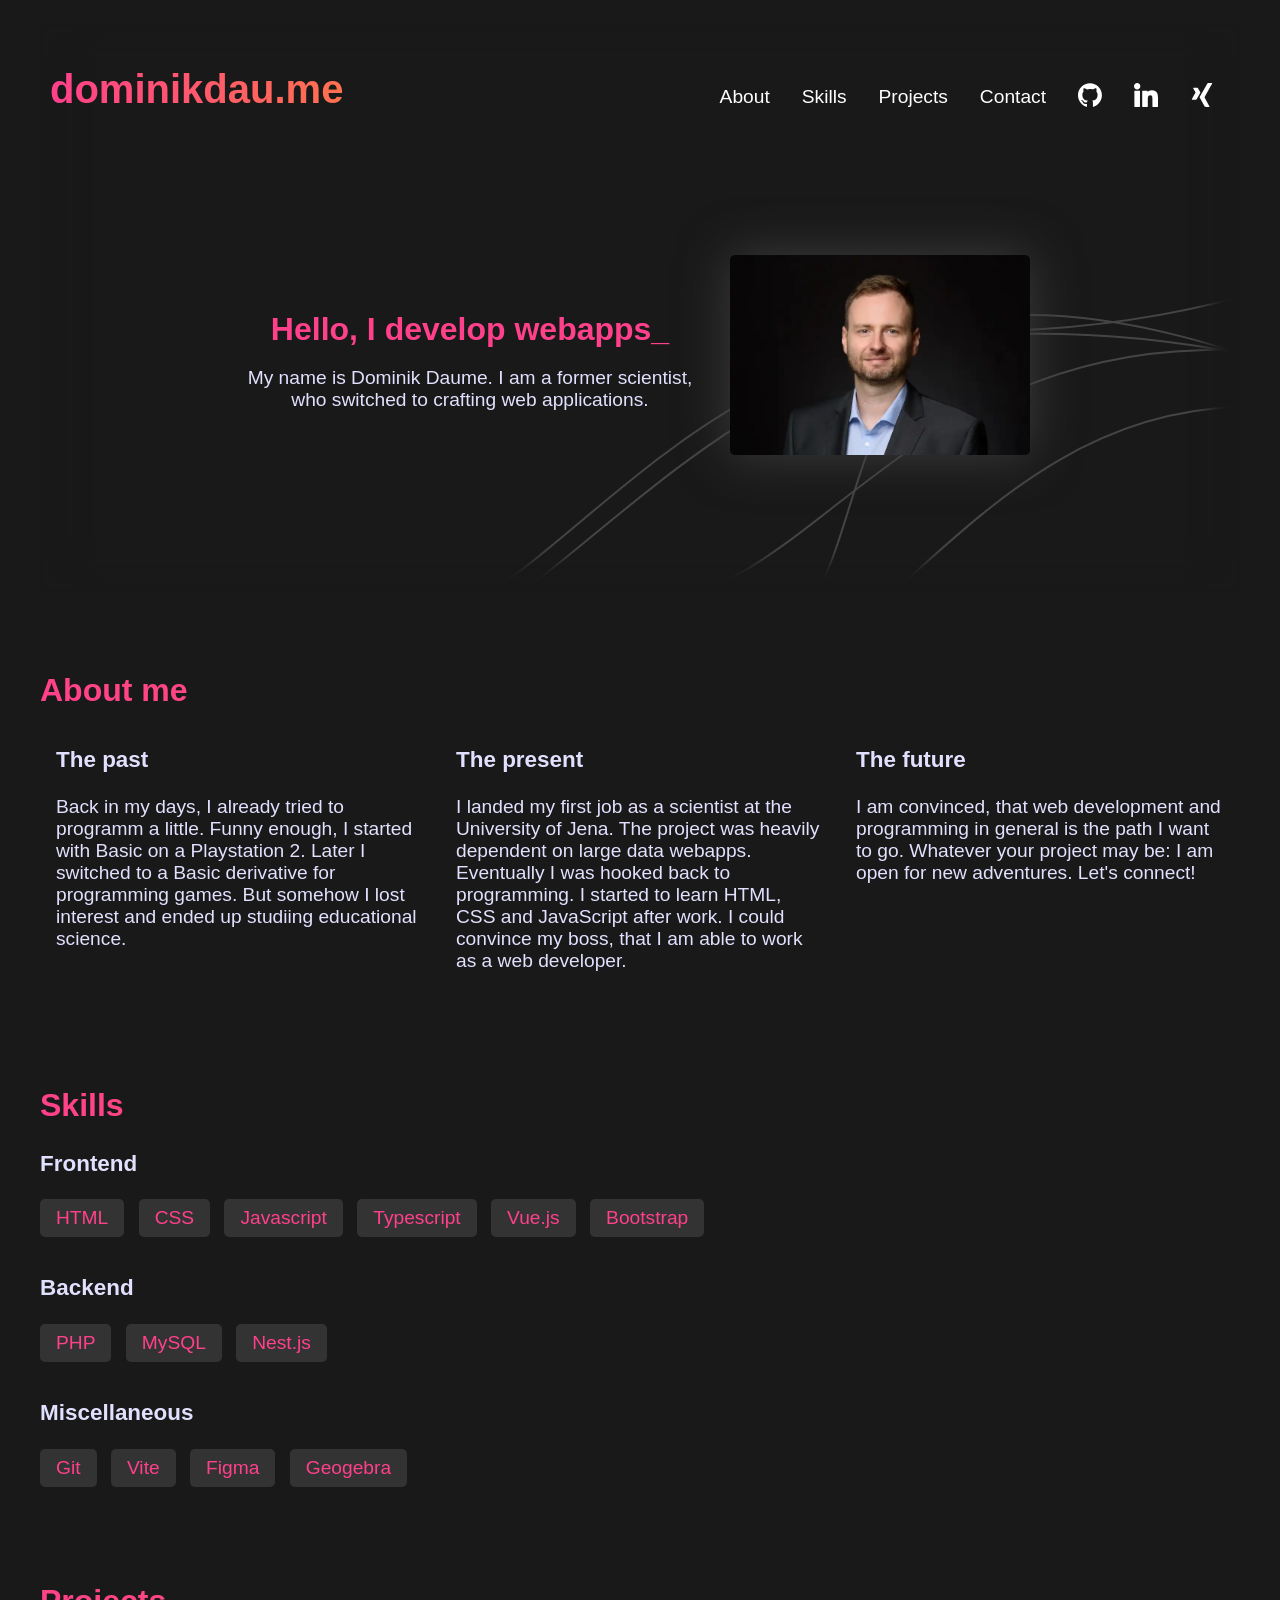
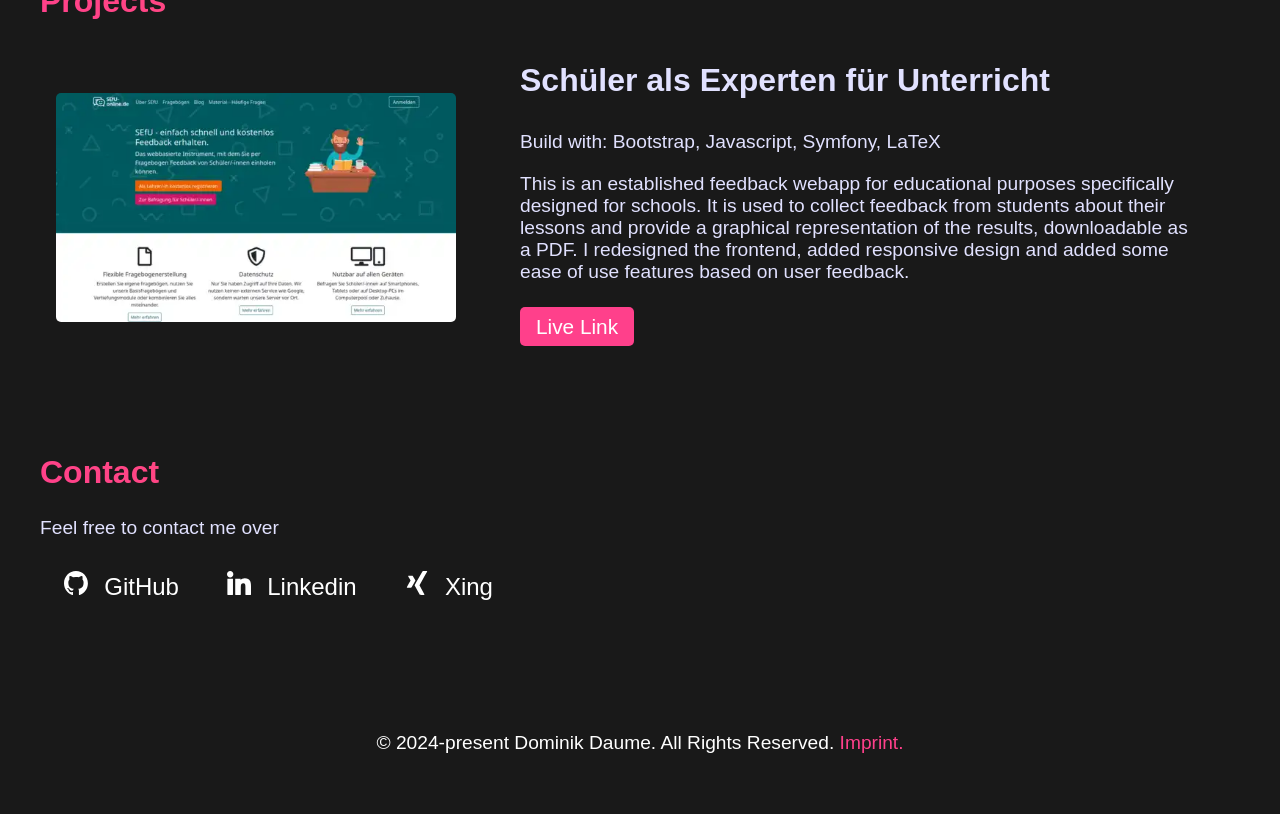
==== index.html @ dd81e1aa "added portrait back in on small screens" ====
<!DOCTYPE html>
<html lang="en">
<head>
    <meta charset="UTF-8">
    <meta name="viewport" content="width=device-width, initial-scale=1.0">
    <title>dominikdau.me - Webdevelopment</title>
    <link rel="stylesheet" href="style.css">
</head>
<body>
    <div class="container">
        <header>
            <nav class="navbar">
                <div class="navbar__left">
                    <h1>dominikdau.me</h1>
                </div>
                <div class="navbar__right">
                    <ul>
                        <li class="navbar__item navbar__site-links"><a href="#about">About</a></li>
                        <li class="navbar__item navbar__site-links"><a href="#skills">Skills</a></li>
                        <li class="navbar__item navbar__site-links"><a href="#projects">Projects</a></li>
                        <li class="navbar__item navbar__site-links"><a href="#contact">Contact</a></li>
                        <li class="navbar__item">
                            <a href="https://github.com/docoda">
                                <svg width="98" height="96" viewBox="0 0 98 96" xmlns="http://www.w3.org/2000/svg"><path fill-rule="evenodd" clip-rule="evenodd" d="M48.854 0C21.839 0 0 22 0 49.217c0 21.756 13.993 40.172 33.405 46.69 2.427.49 3.316-1.059 3.316-2.362 0-1.141-.08-5.052-.08-9.127-13.59 2.934-16.42-5.867-16.42-5.867-2.184-5.704-5.42-7.17-5.42-7.17-4.448-3.015.324-3.015.324-3.015 4.934.326 7.523 5.052 7.523 5.052 4.367 7.496 11.404 5.378 14.235 4.074.404-3.178 1.699-5.378 3.074-6.6-10.839-1.141-22.243-5.378-22.243-24.283 0-5.378 1.94-9.778 5.014-13.2-.485-1.222-2.184-6.275.486-13.038 0 0 4.125-1.304 13.426 5.052a46.97 46.97 0 0 1 12.214-1.63c4.125 0 8.33.571 12.213 1.63 9.302-6.356 13.427-5.052 13.427-5.052 2.67 6.763.97 11.816.485 13.038 3.155 3.422 5.015 7.822 5.015 13.2 0 18.905-11.404 23.06-22.324 24.283 1.78 1.548 3.316 4.481 3.316 9.126 0 6.6-.08 11.897-.08 13.526 0 1.304.89 2.853 3.316 2.364 19.412-6.52 33.405-24.935 33.405-46.691C97.707 22 75.788 0 48.854 0z"/></svg>
                            </a>
                        </li>
                        <li class="navbar__item">
                            <a href="https://www.linkedin.com/in/dominik-daume-704b13243/">
                                <svg height="100" width="100" viewport="0 0 100 100" version="1.1" id="Layer_1" xmlns="http://www.w3.org/2000/svg"
                                    xmlns:xlink="http://www.w3.org/1999/xlink" viewBox="0 0 310 310" xml:space="preserve">
                                    <g id="XMLID_801_">
                                        <path id="XMLID_802_" d="M72.16,99.73H9.927c-2.762,0-5,2.239-5,5v199.928c0,2.762,2.238,5,5,5H72.16c2.762,0,5-2.238,5-5V104.73
                                        C77.16,101.969,74.922,99.73,72.16,99.73z" />
                                        <path id="XMLID_803_" d="M41.066,0.341C18.422,0.341,0,18.743,0,41.362C0,63.991,18.422,82.4,41.066,82.4
                                        c22.626,0,41.033-18.41,41.033-41.038C82.1,18.743,63.692,0.341,41.066,0.341z" />
                                        <path id="XMLID_804_" d="M230.454,94.761c-24.995,0-43.472,10.745-54.679,22.954V104.73c0-2.761-2.238-5-5-5h-59.599
                                        c-2.762,0-5,2.239-5,5v199.928c0,2.762,2.238,5,5,5h62.097c2.762,0,5-2.238,5-5v-98.918c0-33.333,9.054-46.319,32.29-46.319
                                        c25.306,0,27.317,20.818,27.317,48.034v97.204c0,2.762,2.238,5,5,5H305c2.762,0,5-2.238,5-5V194.995
                                        C310,145.43,300.549,94.761,230.454,94.761z" />
                                    </g>
                                </svg>
                            </a>
                        </li>
                        <li class="navbar__item">
                            <a href="https://www.xing.com/profile/Dominik_Daume2">
                                <svg height="100" width="100" viewport="0 0 100 100" version="1.1" id="Capa_1" xmlns="http://www.w3.org/2000/svg"
                                    xmlns:xlink="http://www.w3.org/1999/xlink" viewBox="0 0 300.5 300.5" xml:space="preserve">
                                    <g id="XMLID_446_">
                                        <path id="XMLID_447_" d="M276.384,2.934c-2.272-3.553-6.834-2.92-23.745-2.842c-10.146,0.048-19.983-0.213-24.952,0.062
                                        c-4.463,0.247-7.68,2.526-10.248,5.677l-8.313,14.73L173.013,84.56c-18.332,32.126-36.759,64.242-53.388,94.613l50.088,90.901
                                        l13.986,25.383c1.449,2.508,2.993,2.887,4.564,3.371c7.254,2.233,17.856,1.584,29.318,1.584c9.734,0,22.387,0.176,24.473-4.367
                                        c1.043-2.273,0.13-5.324-1.32-8.388c0,0-8.016-14.457-18.52-33.549c4.877,8.817,9.789,17.676,14.731,26.604L181.3,178.706
                                        c1.254,2.387,2.522,4.766,3.785,7.148c-1.35-2.535-2.619-4.931-3.785-7.148l42.133-74.92
                                        c14.614-25.715,29.268-51.489,43.624-77.573l0.054-0.097l0.014-0.023c-0.004,0.006-0.007,0.012-0.01,0.017l9.774-17.381
                                        C278.229,5.963,277.409,4.541,276.384,2.934z" />
                                        <path id="XMLID_449_" d="M104.779,74.358c-3.67-6.393-6.443-14.728-14.839-14.842c-14.84,0-29.686,0-44.525,0
                                        c-2.429,0.348-4.608,0.959-5.102,3.246c-0.794,4.819,3.31,11.438,5.572,15.31c5.262,9.038,23.787,38.482,23.645,41.737
                                        c-0.092,2.182-29.117,51.734-41.734,74.205c-1.877,3.336-5.91,9.348-4.642,12.058c1.327,2.835,3.962,3.892,5.564,3.712
                                        c14.996,0,29.995,0,44.993,0c9.191-1.119,9.599-5.981,18.081-21.336c12.985-23.506,26.829-47.39,38.961-69.103
                                        C123.254,105.411,113.284,89.174,104.779,74.358z" />
                                    </g>
                                </svg>
                            </a>
                        </li>
                    </ul>
                </div>
            </nav>
            <section class="hero">
                <div class="hero__textbox">
                    <h2>Hello, I develop webapps<span class="cursor-blinker">_</span></h2>
                    <p>My name is Dominik Daume. I am a former scientist, who switched to crafting web applications.</p>
                </div>
                <div class="hero__image">
                    <img src="img/portrait.webp" alt="" >
                </div>
            </section>
        </header>
        <main>
            <section id="about">
                <h2 class="section-heading">About me</h2>
                <div class="about-container">
                    <div class="about__card">
                        <h3>The past</h3>
                        <p>Back in my days, I already tried to programm a little. Funny enough, I started with Basic on a Playstation 2. Later I switched to a Basic derivative for programming games. But somehow I lost interest and ended up studiing educational science.</p>
                    </div>
                    <div class="about__card">
                        <h3>The present</h3>
                        <p>I landed my first job as a scientist at the University of Jena. The project was heavily dependent on large data webapps. Eventually I was hooked back to programming. I started to learn HTML, CSS and JavaScript after work. I could convince my boss, that I am able to work as a web developer.</p>
                    </div>
                    <div class="about__card">
                        <h3>The future</h3>
                        <p>I am convinced, that web development and programming in general is the path I want to go. Whatever your project may be: I am open for new adventures. Let's connect!</p>
                    </div>
                </div>
            </section>
            <section id="skills">
                <h2 class="section-heading">Skills</h2>
                <h3>Frontend</h3>
                <div class="skillbox">
                    <div class="skill">HTML</div>
                    <div class="skill">CSS</div>
                    <div class="skill">Javascript</div>
                    <div class="skill">Typescript</div>
                    <div class="skill">Vue.js</div>
                    <div class="skill">Bootstrap</div>
                </div>
                <h3>Backend</h3>
                <div class="skillbox">
                    <div class="skill">PHP</div>
                    <div class="skill">MySQL</div>
                    <div class="skill">Nest.js</div>
                </div>
                <h3>Miscellaneous</h3>
                <div class="skillbox">
                    <div class="skill">Git</div>
                    <div class="skill">Vite</div>
                    <div class="skill">Figma</div>
                    <div class="skill">Geogebra</div>
                </div>
            </section>
            <section id="projects">
                <h2 class="section-heading">Projects</h2>
                <div class="project">
                    <div class="project__image">
                        <img src="img/projects_sefu.webp" alt="">
                    </div>
                    <div class="project__textbox">
                        <h3>Schüler als Experten für Unterricht</h3>
                        <p>Build with: Bootstrap, Javascript, Symfony, LaTeX</p>
                        <p>
                            This is an established feedback webapp for educational purposes specifically designed for schools. It is used to collect feedback from students about their lessons and provide a graphical representation of the results, downloadable as a PDF. I redesigned the frontend, added responsive design and added some ease of use features based on user feedback.
                        </p>
                        <p class="live-link">
                            <a href="https://sefu-online.de">Live Link</a>
                        </p>
                    </div>
                </div>
            </section>
            <section id="contact">
                <h2 class="section-heading">Contact</h2>
                <p>Feel free to contact me over</p>
                <div class="contact__box">
                    <div>
                        <a href="https://github.com/docoda"><img src="img/github.svg" alt=""> GitHub</a>
                    </div>
                    <div>
                        <a href="https://www.linkedin.com/in/dominik-daume-704b13243/"><img src="img/linkedin.svg" alt=""> Linkedin</a>
                    </div>
                    <div>
                        <a href="https://www.xing.com/profile/Dominik_Daume2"><img src="img/xing.svg" alt=""> Xing</a>
                    </div>
                </div>
            </section>
        </main>
        <footer>
            <p>&copy; 2024-present Dominik Daume. All Rights Reserved. <a class="imprint-link" href="imprint.html">Imprint.</a></p>
        </footer>
    </div>
</body>
</html>
---- style.css ----
:root {
    --primary-color: #ff408b;
    --secondary-color: #ff714e;
    --font-color: #e1e1ff;
    --bg-color: #191919;
    --bg-secondary-color: #333;
}

body {
    font-family: Arial, Helvetica, sans-serif;
    background-color: var(--bg-color);
    color: var(--font-color);
    font-size: 120%;
}

header {
    padding-bottom: 2rem;
    background-image: url("img/line.svg");
    background-repeat: no-repeat;
    box-shadow: 0 0px 20px 30px var(--bg-color) inset;
}

.container {
    max-width: 1200px;
    margin: 0 auto;
    padding: 1rem;
}

section {
    margin: 5rem 0;
}

h1 {
    font-size: 2.5rem;
    background: linear-gradient(to right, var(--primary-color), var(--secondary-color));
    -webkit-background-clip: text;
    -webkit-text-fill-color: transparent;
    background-clip: text;
}
.section-heading {
    font-size: 2rem;
    background-image: -webkit-linear-gradient(60deg, var(--primary-color), var(--secondary-color));
    background-clip: text;
    color: transparent;
}
#about .section-heading {
    margin-bottom: 0;
}

/* Main navigation */

nav.navbar {
    display: flex;
    align-items: baseline;
    justify-content: space-between;
    color: white;
    padding: 10px;
    text-align: center;
}
nav.navbar ul {
    display: flex;
    align-items: center;
}


li.navbar__item {
    padding: 0 1rem;
    list-style: none;
}
li.navbar__item a {
    color: white;
    text-decoration: none;
}
li.navbar__item:hover a {
    color: var(--primary-color);
}
li.navbar__item svg {
    width: 1.5rem;
    height: 1.5rem;
    fill: white;
}
li.navbar__item:hover svg {
    fill: var(--primary-color);
}

@media screen and (max-width: 950px) {
    header {
        padding-bottom: 0;
    }
    .navbar__site-links {
        display: none;
    }
    .hero {
        flex-direction: column;
    }
    .about-container {
        flex-direction: column;
        text-align: center;
        align-items: center;
    }
    .about__card {
        width: 50ch !important;
    }
    .section-heading {
        text-align: center;
    }
    section {
        margin: 1rem 0 4rem 0;
    }
    section#skills {
        text-align: center;
    }
    section#contact {
        text-align: center;
    }
    .contact__box {
        justify-content: center !important;
        flex-wrap: wrap;
    }
    .skillbox {
        flex-wrap: wrap;
        justify-content: center;
    }
    .project__image {
        display: none;
    }
}

/* Hero section */

.hero {
    display: flex;
    align-items: center;
    justify-content: center;
}

.hero__textbox {
    text-align: center;
    width: 45ch;
}
.hero__textbox h2 {
    color: var(--primary-color);
    font-size: 2rem;
    margin-bottom: 1rem;
}

.hero__image img {
    width: 300px;
    /* height: 40%; */
    margin: 20px;
    box-shadow: #3d3d3d 0px 0px 50px;
    border-radius: 5px;
}
.cursor-blinker {
    animation: blink 1.5s step-end infinite;
}
@keyframes blink {
    from, to {
        color: transparent;
    }
    50% {
        color: var(--primary-color);
    }
}

/* Section About */

.about-container {
    display: flex;
}

.about__card {
    width: 40ch;
    padding: 1rem;
}

/* Section Skills */

.skillbox {
    display: flex;
    margin: 1rem 0;
}

.skill {
    background-color: var(--bg-secondary-color);
    color: var(--primary-color);
    border-radius: 5px;
    padding: 0.5rem 1rem;
    margin: 0 0.9rem 1rem 0;
}

.skill:hover {
    background-color: var(--primary-color);
    color: white;
}

/* Section Projects */

.project {
    display: flex;
    align-items: center;
}
.project:hover {
    background-color: var(--bg-secondary-color);
    border-radius: 5px;
}
.project__image {
    margin: 0 1rem;
}
.project__image img{
    width: 400px;
    border-radius: 5px;
}
.project__textbox {
    padding: 1rem 3rem;
}
.project__textbox h3 {
    font-size: 2rem;
    margin-top: 0rem;
}

.live-link {
    margin-top: 2rem;
}
.live-link a {
    font-size: 1.3rem;
    background-color: var(--primary-color);
    text-decoration: none;
    color: white;
    border: none;
    padding: 0.5rem 1rem;
    border-radius: 5px;
    cursor: pointer;
}
.live-link a:hover {
    background-color: var(--secondary-color);
}

/* Section Contact */

.contact__box {
    display: flex;
    justify-content: start;
    align-items: center;
    margin: 2rem 0;
}

.contact__box div {
    margin: 0 0 1rem 0;
}
.contact__box div a:hover {
    background-color: var(--bg-secondary-color);
}
.contact__box div a {
    padding: 1rem 1.5rem;
    border-radius: 5px;
    font-size: 1.5rem;
    color: white;
    text-decoration: none;
}
.contact__box div img {
    width: 1.5rem;
    height: 1.5rem;
    margin-right: 0.6rem;
}

/* Footer */

footer {
    text-align: center;
    padding: 1rem;
    color: white;
}
.section-imprint {
    text-align: center;
}
.imprint-list {
    list-style: none;
    padding: 0;
    text-align: center;
    margin-bottom: 3rem;
}
.imprint-list li {
    margin: 0.5rem 0;
}
.imprint-list li a {
    color: var(--primary-color);
    text-decoration: none;
}
.imprint-list li a:hover {
    text-decoration: underline;
}
.imprint-link {
    color: var(--primary-color);
    text-decoration: none;
}
.imprint-link:hover {
    text-decoration: underline;
}
.imprint-backlink {
    background-color: var(--bg-secondary-color);
    padding: 1rem 2rem;
    color: var(--primary-color);
    text-decoration: none;
    border-radius: 5px;
}
.imprint-backlink:hover {
    background-color: var(--primary-color);
    color: white;
}
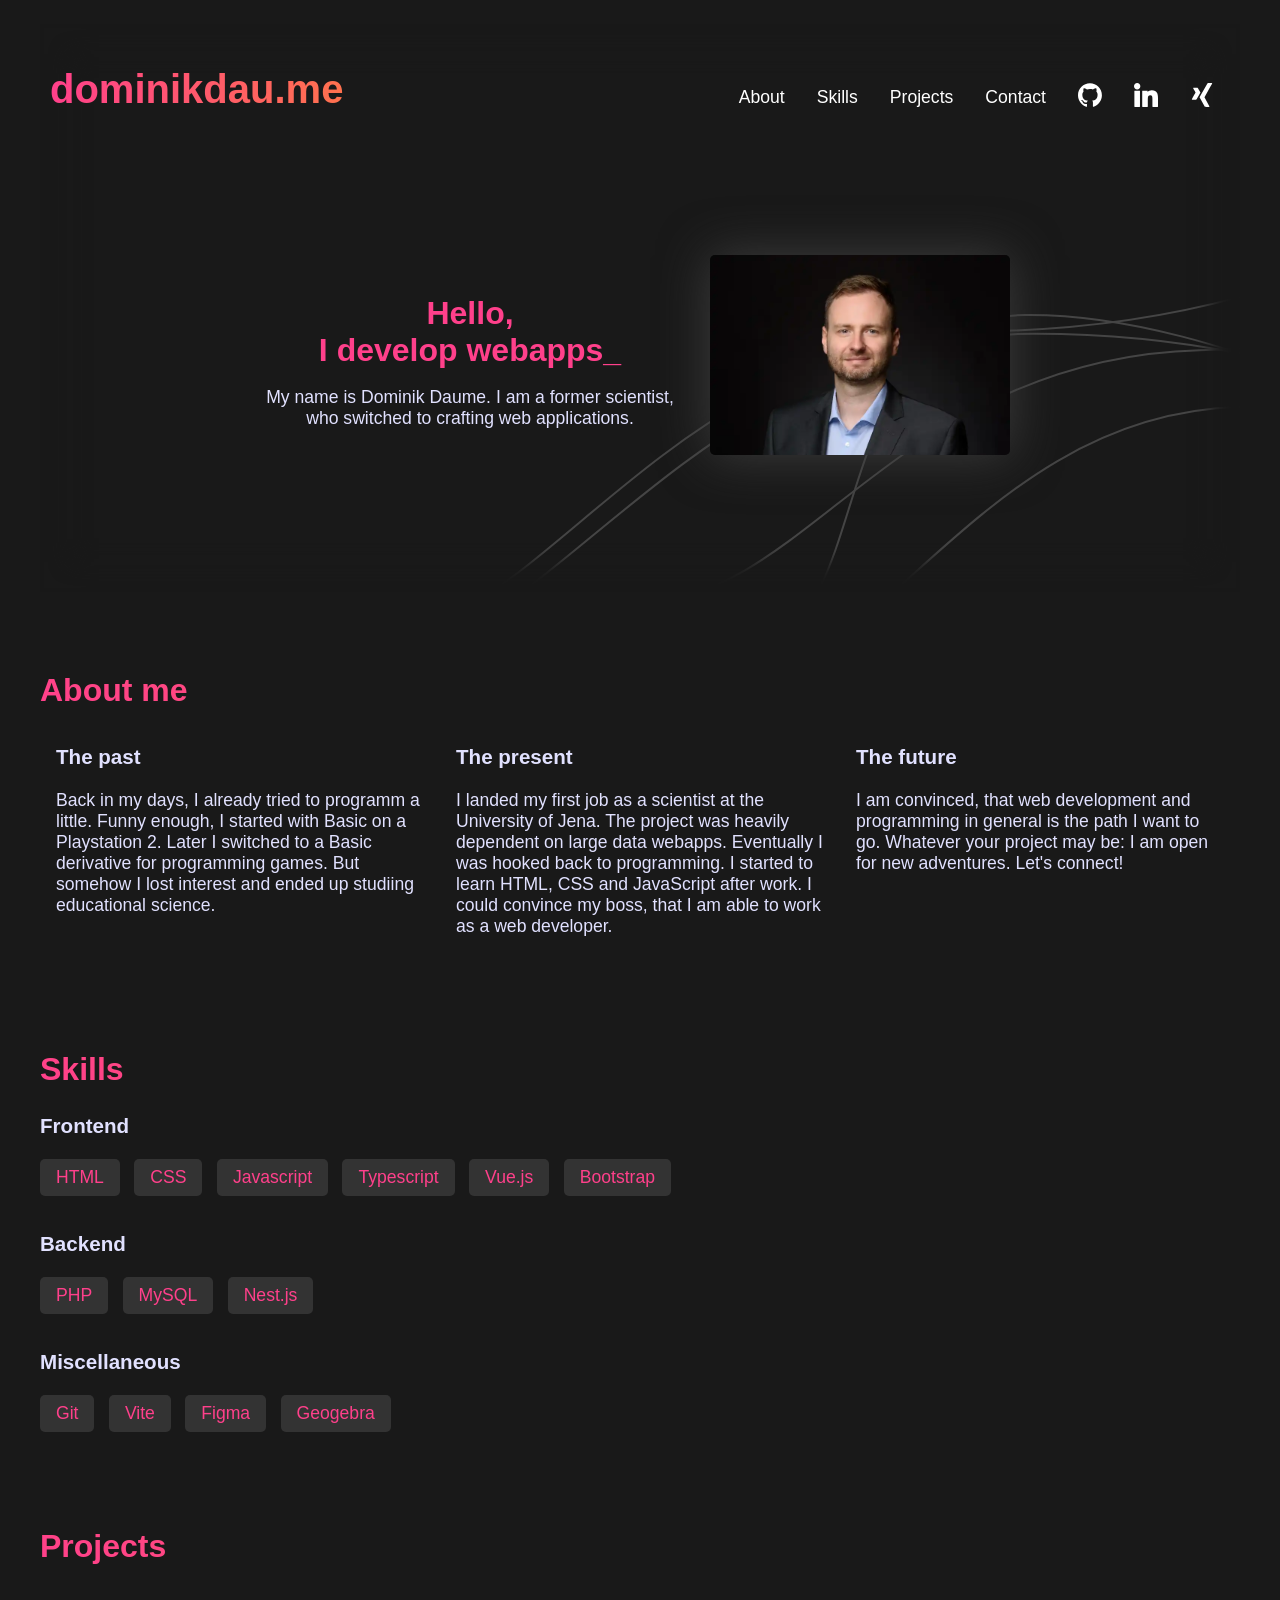
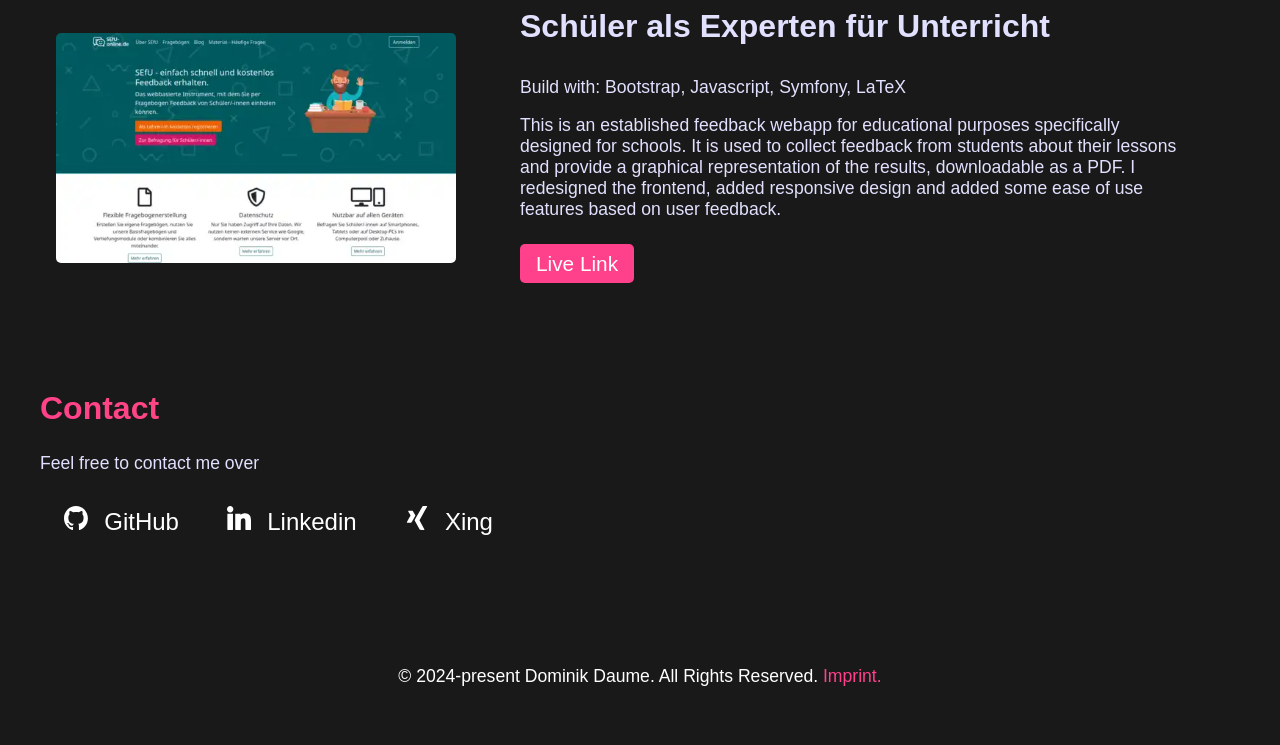
==== commit 8cde119f: "responsiveness for even smaller screens" ====
--- a/index.html
+++ b/index.html
@@ -5,6 +5,8 @@
     <meta name="viewport" content="width=device-width, initial-scale=1.0">
     <title>dominikdau.me - Webdevelopment</title>
     <link rel="stylesheet" href="style.css">
+    <link rel="stylesheet" href="queries.css">
+
 </head>
 <body>
     <div class="container">
@@ -20,12 +22,12 @@
                         <li class="navbar__item navbar__site-links"><a href="#projects">Projects</a></li>
                         <li class="navbar__item navbar__site-links"><a href="#contact">Contact</a></li>
                         <li class="navbar__item">
-                            <a href="https://github.com/docoda">
+                            <a target="_blank" href="https://github.com/docoda">
                                 <svg width="98" height="96" viewBox="0 0 98 96" xmlns="http://www.w3.org/2000/svg"><path fill-rule="evenodd" clip-rule="evenodd" d="M48.854 0C21.839 0 0 22 0 49.217c0 21.756 13.993 40.172 33.405 46.69 2.427.49 3.316-1.059 3.316-2.362 0-1.141-.08-5.052-.08-9.127-13.59 2.934-16.42-5.867-16.42-5.867-2.184-5.704-5.42-7.17-5.42-7.17-4.448-3.015.324-3.015.324-3.015 4.934.326 7.523 5.052 7.523 5.052 4.367 7.496 11.404 5.378 14.235 4.074.404-3.178 1.699-5.378 3.074-6.6-10.839-1.141-22.243-5.378-22.243-24.283 0-5.378 1.94-9.778 5.014-13.2-.485-1.222-2.184-6.275.486-13.038 0 0 4.125-1.304 13.426 5.052a46.97 46.97 0 0 1 12.214-1.63c4.125 0 8.33.571 12.213 1.63 9.302-6.356 13.427-5.052 13.427-5.052 2.67 6.763.97 11.816.485 13.038 3.155 3.422 5.015 7.822 5.015 13.2 0 18.905-11.404 23.06-22.324 24.283 1.78 1.548 3.316 4.481 3.316 9.126 0 6.6-.08 11.897-.08 13.526 0 1.304.89 2.853 3.316 2.364 19.412-6.52 33.405-24.935 33.405-46.691C97.707 22 75.788 0 48.854 0z"/></svg>
                             </a>
                         </li>
                         <li class="navbar__item">
-                            <a href="https://www.linkedin.com/in/dominik-daume-704b13243/">
+                            <a target="_blank" href="https://www.linkedin.com/in/dominik-daume-704b13243/">
                                 <svg height="100" width="100" viewport="0 0 100 100" version="1.1" id="Layer_1" xmlns="http://www.w3.org/2000/svg"
                                     xmlns:xlink="http://www.w3.org/1999/xlink" viewBox="0 0 310 310" xml:space="preserve">
                                     <g id="XMLID_801_">
@@ -42,7 +44,7 @@
                             </a>
                         </li>
                         <li class="navbar__item">
-                            <a href="https://www.xing.com/profile/Dominik_Daume2">
+                            <a target="_blank" href="https://www.xing.com/profile/Dominik_Daume2">
                                 <svg height="100" width="100" viewport="0 0 100 100" version="1.1" id="Capa_1" xmlns="http://www.w3.org/2000/svg"
                                     xmlns:xlink="http://www.w3.org/1999/xlink" viewBox="0 0 300.5 300.5" xml:space="preserve">
                                     <g id="XMLID_446_">
@@ -67,7 +69,7 @@
             </nav>
             <section class="hero">
                 <div class="hero__textbox">
-                    <h2>Hello, I develop webapps<span class="cursor-blinker">_</span></h2>
+                    <h2>Hello,<br> I develop webapps<span class="cursor-blinker">_</span></h2>
                     <p>My name is Dominik Daume. I am a former scientist, who switched to crafting web applications.</p>
                 </div>
                 <div class="hero__image">
@@ -131,7 +133,7 @@
                             This is an established feedback webapp for educational purposes specifically designed for schools. It is used to collect feedback from students about their lessons and provide a graphical representation of the results, downloadable as a PDF. I redesigned the frontend, added responsive design and added some ease of use features based on user feedback.
                         </p>
                         <p class="live-link">
-                            <a href="https://sefu-online.de">Live Link</a>
+                            <a target="_blank" href="https://sefu-online.de">Live Link</a>
                         </p>
                     </div>
                 </div>
@@ -141,13 +143,13 @@
                 <p>Feel free to contact me over</p>
                 <div class="contact__box">
                     <div>
-                        <a href="https://github.com/docoda"><img src="img/github.svg" alt=""> GitHub</a>
+                        <a target="_blank" href="https://github.com/docoda"><img src="img/github.svg" alt=""> GitHub</a>
                     </div>
                     <div>
-                        <a href="https://www.linkedin.com/in/dominik-daume-704b13243/"><img src="img/linkedin.svg" alt=""> Linkedin</a>
+                        <a target="_blank" href="https://www.linkedin.com/in/dominik-daume-704b13243/"><img src="img/linkedin.svg" alt=""> Linkedin</a>
                     </div>
                     <div>
-                        <a href="https://www.xing.com/profile/Dominik_Daume2"><img src="img/xing.svg" alt=""> Xing</a>
+                        <a target="_blank" href="https://www.xing.com/profile/Dominik_Daume2"><img src="img/xing.svg" alt=""> Xing</a>
                     </div>
                 </div>
             </section>
--- a/style.css
+++ b/style.css
@@ -10,7 +10,7 @@
     font-family: Arial, Helvetica, sans-serif;
     background-color: var(--bg-color);
     color: var(--font-color);
-    font-size: 120%;
+    font-size: 110%;
 }
 
 header {
@@ -81,49 +81,6 @@
 }
 li.navbar__item:hover svg {
     fill: var(--primary-color);
-}
-
-@media screen and (max-width: 950px) {
-    header {
-        padding-bottom: 0;
-    }
-    .navbar__site-links {
-        display: none;
-    }
-    .hero {
-        flex-direction: column;
-    }
-    .about-container {
-        flex-direction: column;
-        text-align: center;
-        align-items: center;
-    }
-    .about__card {
-        width: 50ch !important;
-    }
-    .section-heading {
-        text-align: center;
-    }
-    section {
-        margin: 1rem 0 4rem 0;
-    }
-    section#skills {
-        text-align: center;
-    }
-    section#contact {
-        text-align: center;
-    }
-    .contact__box {
-        justify-content: center !important;
-        flex-wrap: wrap;
-    }
-    .skillbox {
-        flex-wrap: wrap;
-        justify-content: center;
-    }
-    .project__image {
-        display: none;
-    }
 }
 
 /* Hero section */
--- a/queries.css
+++ b/queries.css
@@ -0,0 +1,66 @@
+@media screen and (max-width: 950px) {
+    header {
+        padding-bottom: 0;
+    }
+    .navbar__site-links {
+        display: none;
+    }
+    .hero {
+        flex-direction: column;
+    }
+    .about-container {
+        flex-direction: column;
+        text-align: center;
+        align-items: center;
+    }
+    .about__card {
+        width: 50ch;
+    }
+    .section-heading {
+        text-align: center;
+    }
+    section {
+        margin: 1rem 0 4rem 0;
+    }
+    section#skills {
+        text-align: center;
+    }
+    section#contact {
+        text-align: center;
+    }
+    .contact__box {
+        justify-content: center;
+        flex-wrap: wrap;
+    }
+    .skillbox {
+        flex-wrap: wrap;
+        justify-content: center;
+    }
+    .project__image {
+        display: none;
+    }
+}
+
+@media screen and (max-width: 550px) {
+    .navbar {
+        flex-direction: column;
+        align-items: center !important;
+        justify-content: center;
+    }
+    .navbar__left h1 {
+        margin-bottom: 1rem;
+    }
+    .navbar__right ul {
+        margin: 0;
+        padding: 0;
+    }
+    .hero__textbox {
+        width: 100%;
+    }
+    .about__card {
+        width: 100%;
+    }
+    .project__textbox {
+        padding: 0.2rem;
+    }
+}
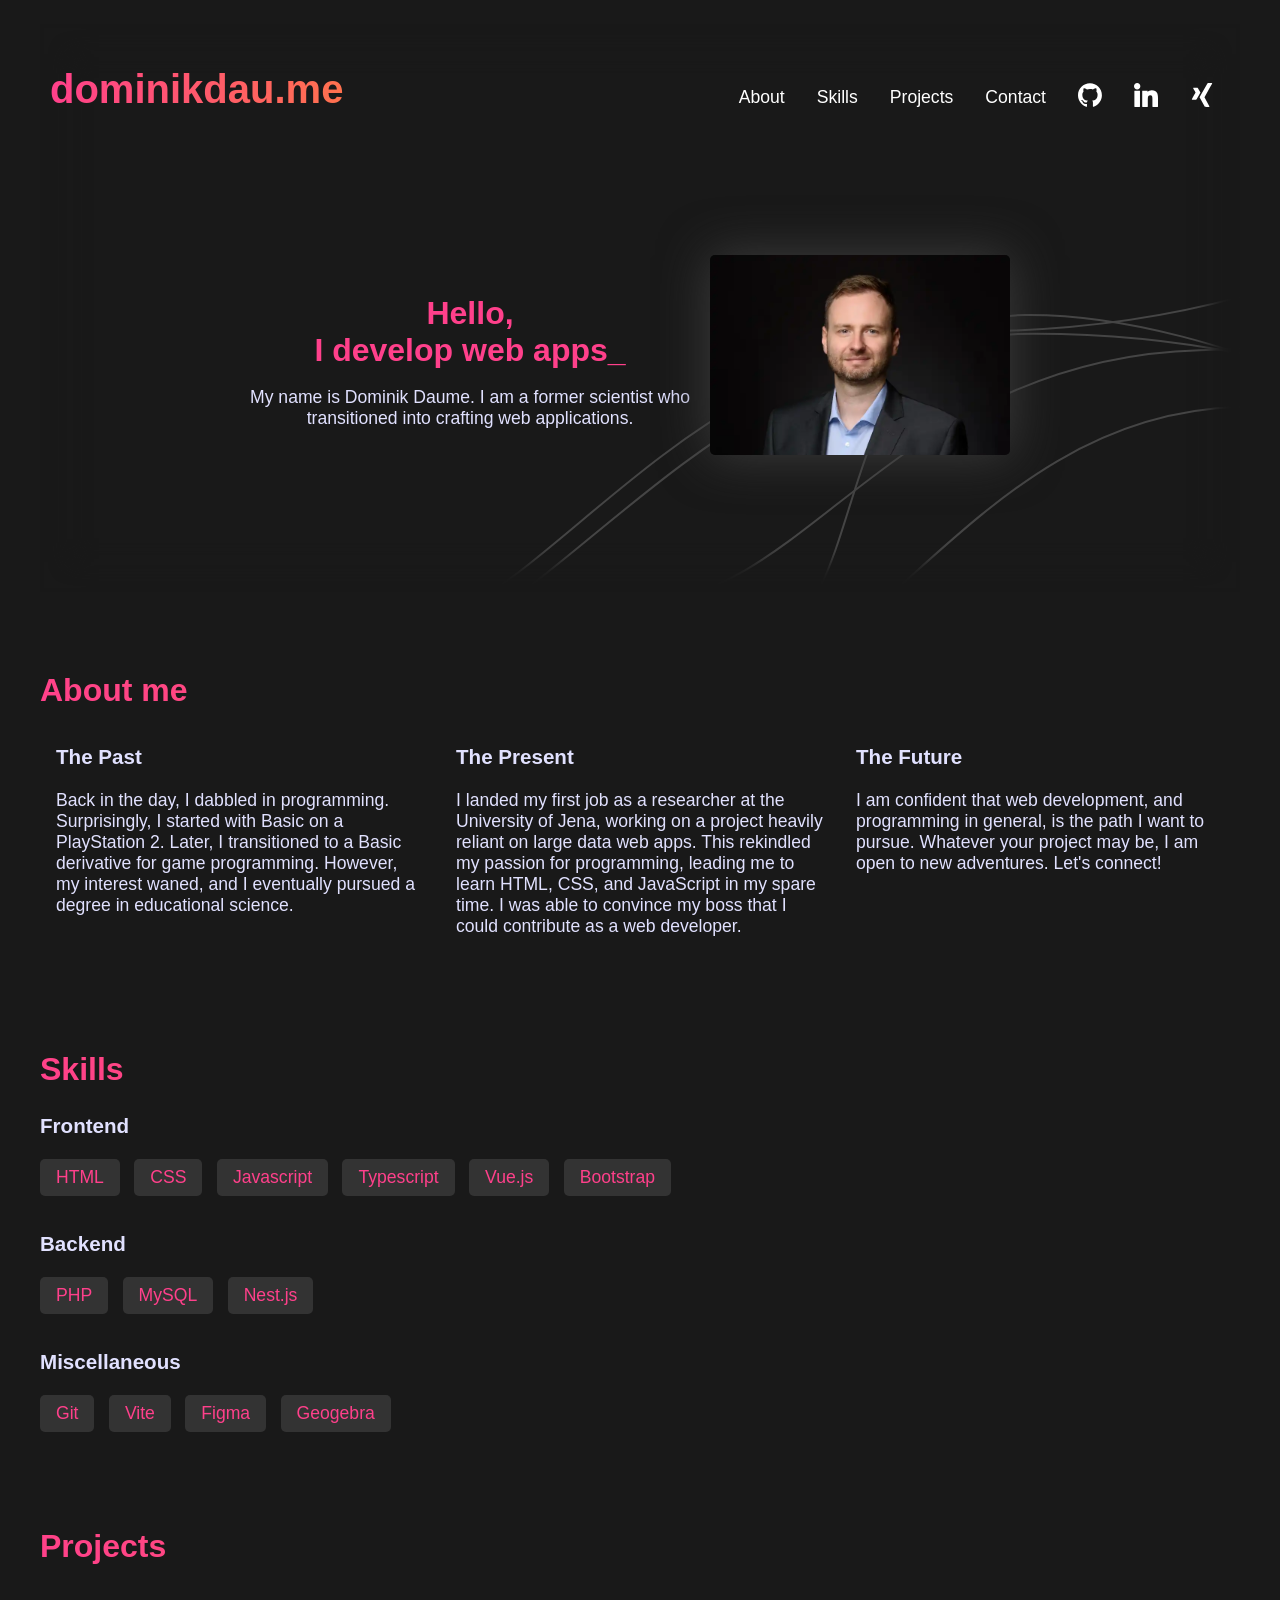
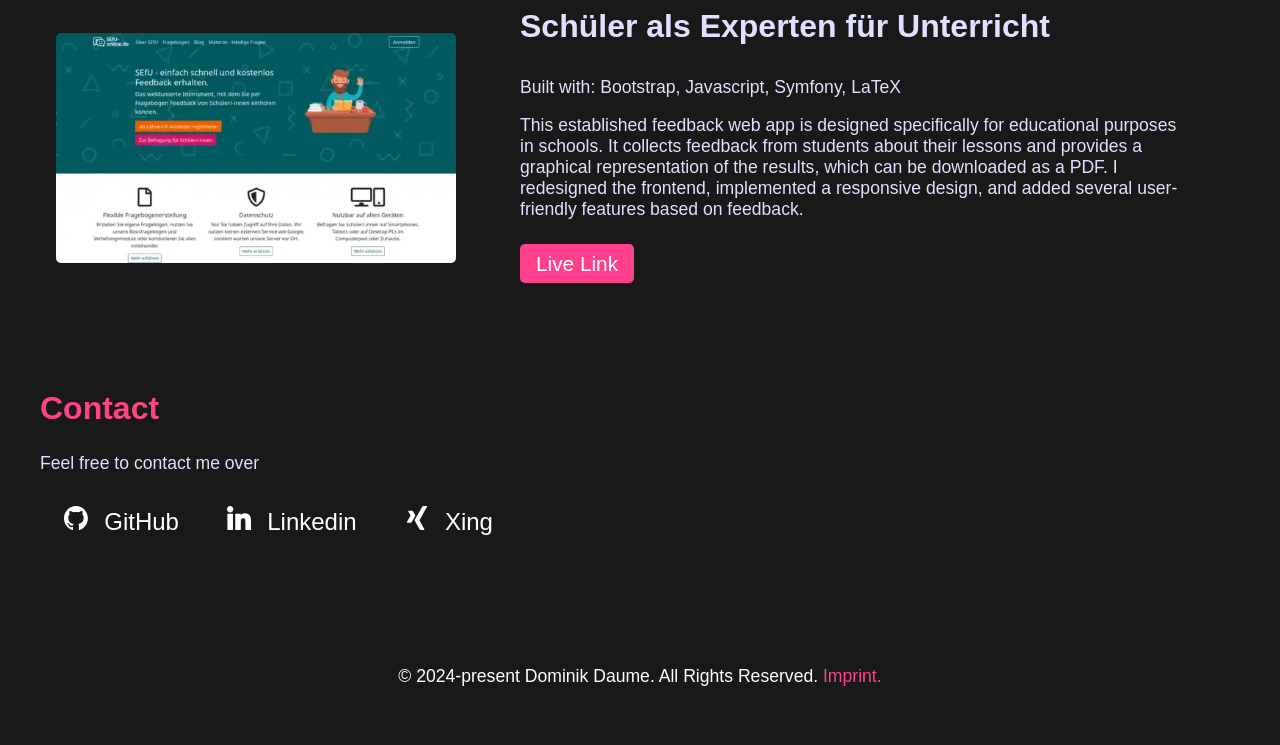
==== commit 8c8805b6: "typo" ====
--- a/index.html
+++ b/index.html
@@ -69,8 +69,8 @@
             </nav>
             <section class="hero">
                 <div class="hero__textbox">
-                    <h2>Hello,<br> I develop webapps<span class="cursor-blinker">_</span></h2>
-                    <p>My name is Dominik Daume. I am a former scientist, who switched to crafting web applications.</p>
+                    <h2>Hello,<br> I develop web apps<span class="cursor-blinker">_</span></h2>
+                    <p>My name is Dominik Daume. I am a former scientist who transitioned into crafting web applications.</p>
                 </div>
                 <div class="hero__image">
                     <img src="img/portrait.webp" alt="" >
@@ -82,16 +82,16 @@
                 <h2 class="section-heading">About me</h2>
                 <div class="about-container">
                     <div class="about__card">
-                        <h3>The past</h3>
-                        <p>Back in my days, I already tried to programm a little. Funny enough, I started with Basic on a Playstation 2. Later I switched to a Basic derivative for programming games. But somehow I lost interest and ended up studiing educational science.</p>
+                        <h3>The Past</h3>
+                        <p>Back in the day, I dabbled in programming. Surprisingly, I started with Basic on a PlayStation 2. Later, I transitioned to a Basic derivative for game programming. However, my interest waned, and I eventually pursued a degree in educational science.</p>
                     </div>
                     <div class="about__card">
-                        <h3>The present</h3>
-                        <p>I landed my first job as a scientist at the University of Jena. The project was heavily dependent on large data webapps. Eventually I was hooked back to programming. I started to learn HTML, CSS and JavaScript after work. I could convince my boss, that I am able to work as a web developer.</p>
+                        <h3>The Present</h3>
+                        <p>I landed my first job as a researcher at the University of Jena, working on a project heavily reliant on large data web apps. This rekindled my passion for programming, leading me to learn HTML, CSS, and JavaScript in my spare time. I was able to convince my boss that I could contribute as a web developer.</p>
                     </div>
                     <div class="about__card">
-                        <h3>The future</h3>
-                        <p>I am convinced, that web development and programming in general is the path I want to go. Whatever your project may be: I am open for new adventures. Let's connect!</p>
+                        <h3>The Future</h3>
+                        <p>I am confident that web development, and programming in general, is the path I want to pursue. Whatever your project may be, I am open to new adventures. Let's connect!</p>
                     </div>
                 </div>
             </section>
@@ -128,9 +128,9 @@
                     </div>
                     <div class="project__textbox">
                         <h3>Schüler als Experten für Unterricht</h3>
-                        <p>Build with: Bootstrap, Javascript, Symfony, LaTeX</p>
+                        <p>Built with: Bootstrap, Javascript, Symfony, LaTeX</p>
                         <p>
-                            This is an established feedback webapp for educational purposes specifically designed for schools. It is used to collect feedback from students about their lessons and provide a graphical representation of the results, downloadable as a PDF. I redesigned the frontend, added responsive design and added some ease of use features based on user feedback.
+                            This established feedback web app is designed specifically for educational purposes in schools. It collects feedback from students about their lessons and provides a graphical representation of the results, which can be downloaded as a PDF. I redesigned the frontend, implemented a responsive design, and added several user-friendly features based on feedback.
                         </p>
                         <p class="live-link">
                             <a target="_blank" href="https://sefu-online.de">Live Link</a>
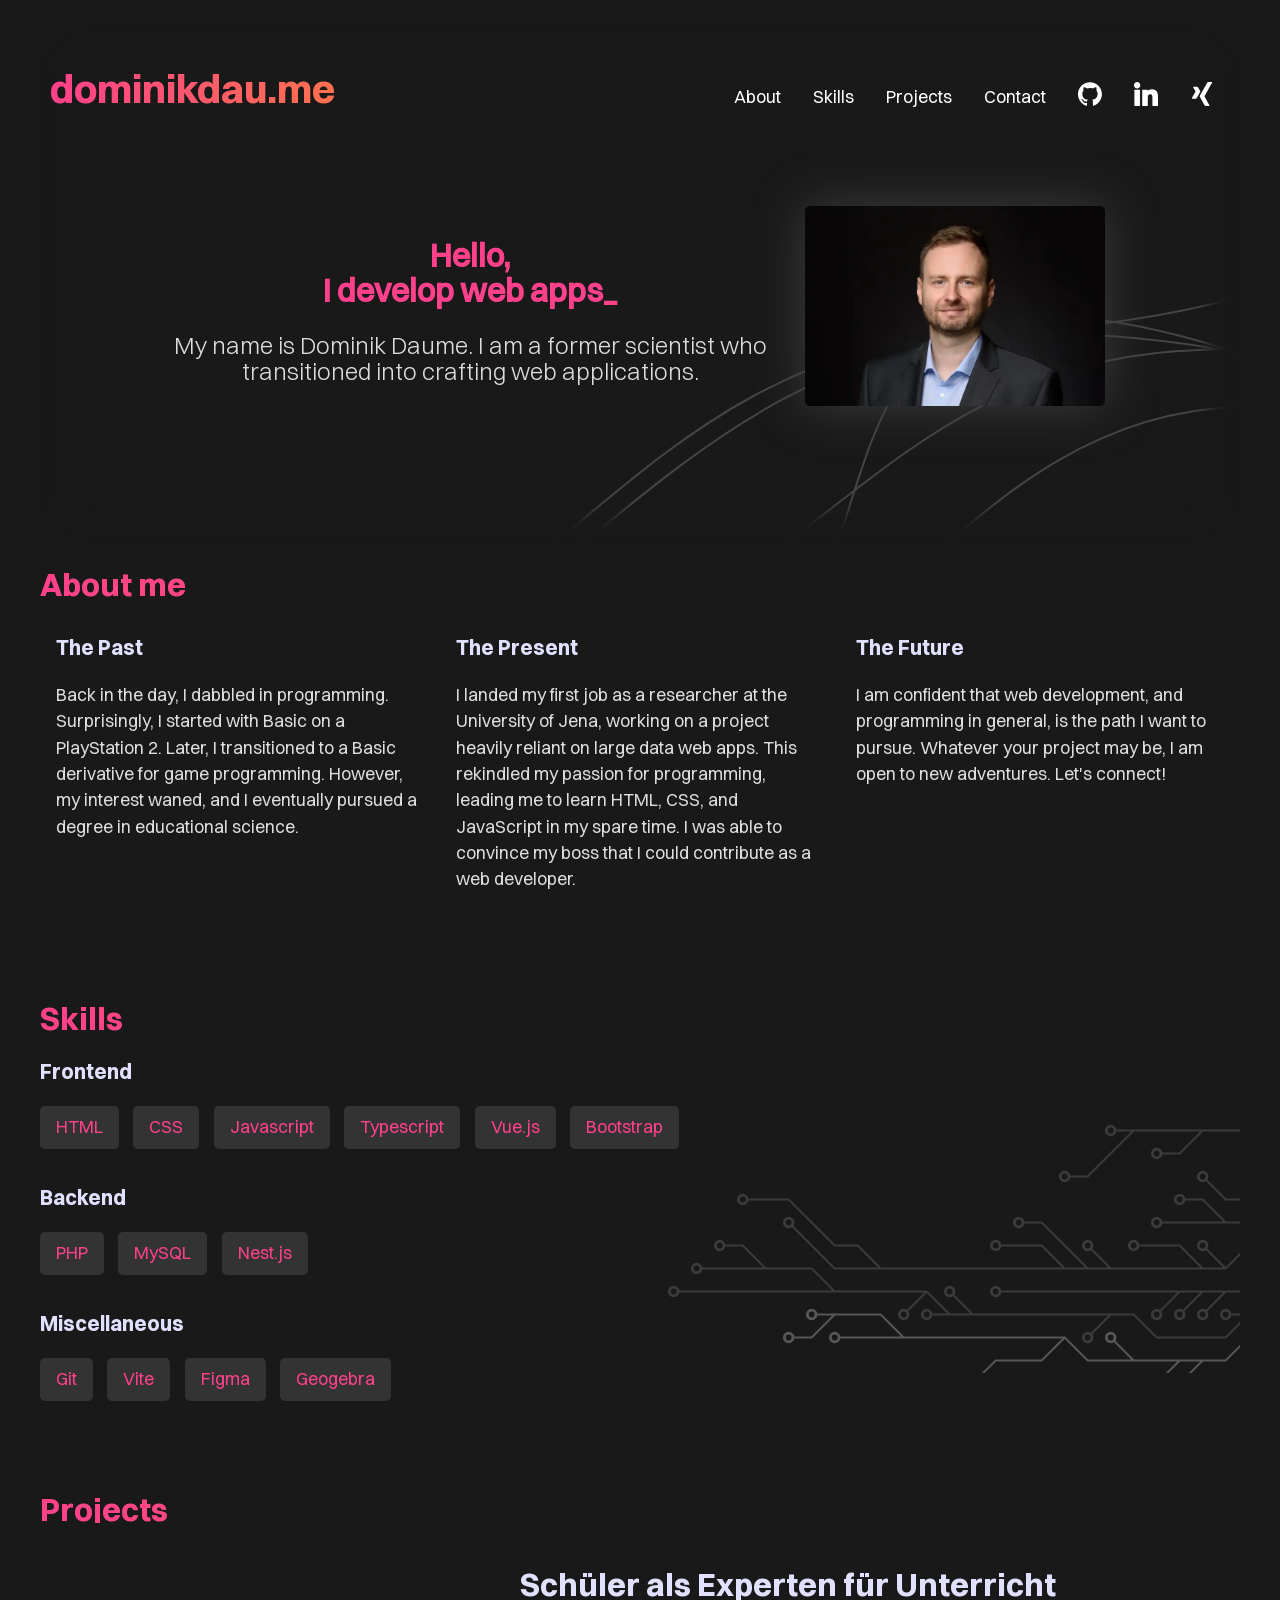
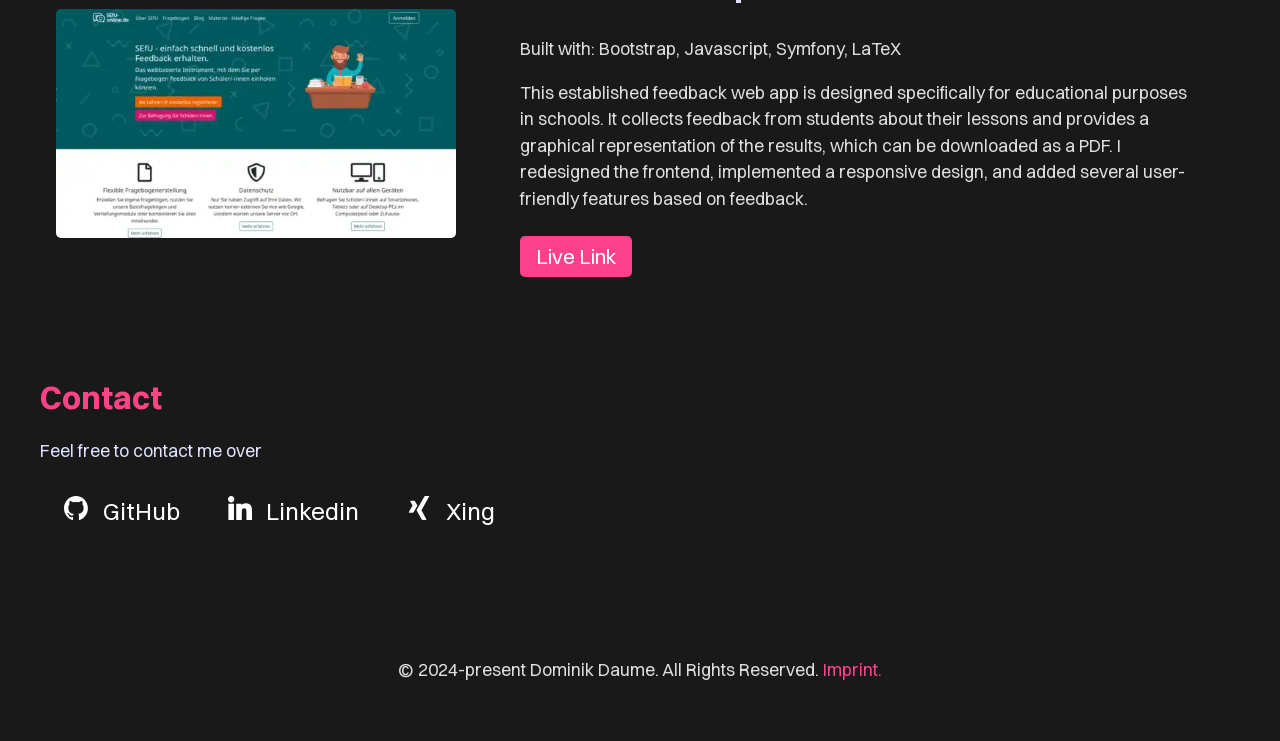
==== commit 1d09ba54: "redesign, new font, more compact" ====
--- a/index.html
+++ b/index.html
@@ -4,8 +4,9 @@
     <meta charset="UTF-8">
     <meta name="viewport" content="width=device-width, initial-scale=1.0">
     <title>dominikdau.me - Webdevelopment</title>
-    <link rel="stylesheet" href="style.css">
-    <link rel="stylesheet" href="queries.css">
+    <link rel="stylesheet" href="css/switzer.css">
+    <link rel="stylesheet" href="css/style.css">
+    <link rel="stylesheet" href="css/queries.css">
 
 </head>
 <body>
@@ -67,9 +68,9 @@
                     </ul>
                 </div>
             </nav>
-            <section class="hero">
+            <section id="hero">
                 <div class="hero__textbox">
-                    <h2>Hello,<br> I develop web apps<span class="cursor-blinker">_</span></h2>
+                    <h2 class="hero__heading">Hello,<br> I develop web apps<span class="cursor-blinker">_</span></h2>
                     <p>My name is Dominik Daume. I am a former scientist who transitioned into crafting web applications.</p>
                 </div>
                 <div class="hero__image">
--- a/css/switzer.css
+++ b/css/switzer.css
@@ -0,0 +1,228 @@
+/**
+* @license
+*
+* Font Family: Switzer
+* Designed by: Jérémie Hornus
+* URL: https://www.fontshare.com/fonts/switzer
+* © 2024 Indian Type Foundry
+*
+* Switzer Thin 
+* Switzer ThinItalic 
+* Switzer Extralight 
+* Switzer ExtralightItalic 
+* Switzer Light 
+* Switzer LightItalic 
+* Switzer Regular 
+* Switzer Italic 
+* Switzer Medium 
+* Switzer MediumItalic 
+* Switzer Semibold 
+* Switzer SemiboldItalic 
+* Switzer Bold 
+* Switzer BoldItalic 
+* Switzer Extrabold 
+* Switzer ExtraboldItalic 
+* Switzer Black 
+* Switzer BlackItalic 
+* Switzer Variable (Variable font)
+* Switzer VariableItalic (Variable font)
+
+*
+*/
+@font-face {
+  font-family: 'Switzer-Thin';
+  src: url('../fonts/Switzer-Thin.woff2') format('woff2'),
+       url('../fonts/Switzer-Thin.woff') format('woff'),
+       url('../fonts/Switzer-Thin.ttf') format('truetype');
+  font-weight: 100;
+  font-display: swap;
+  font-style: normal;
+}
+@font-face {
+  font-family: 'Switzer-ThinItalic';
+  src: url('../fonts/Switzer-ThinItalic.woff2') format('woff2'),
+       url('../fonts/Switzer-ThinItalic.woff') format('woff'),
+       url('../fonts/Switzer-ThinItalic.ttf') format('truetype');
+  font-weight: 100;
+  font-display: swap;
+  font-style: italic;
+}
+@font-face {
+  font-family: 'Switzer-Extralight';
+  src: url('../fonts/Switzer-Extralight.woff2') format('woff2'),
+       url('../fonts/Switzer-Extralight.woff') format('woff'),
+       url('../fonts/Switzer-Extralight.ttf') format('truetype');
+  font-weight: 200;
+  font-display: swap;
+  font-style: normal;
+}
+@font-face {
+  font-family: 'Switzer-ExtralightItalic';
+  src: url('../fonts/Switzer-ExtralightItalic.woff2') format('woff2'),
+       url('../fonts/Switzer-ExtralightItalic.woff') format('woff'),
+       url('../fonts/Switzer-ExtralightItalic.ttf') format('truetype');
+  font-weight: 200;
+  font-display: swap;
+  font-style: italic;
+}
+@font-face {
+  font-family: 'Switzer-Light';
+  src: url('../fonts/Switzer-Light.woff2') format('woff2'),
+       url('../fonts/Switzer-Light.woff') format('woff'),
+       url('../fonts/Switzer-Light.ttf') format('truetype');
+  font-weight: 300;
+  font-display: swap;
+  font-style: normal;
+}
+@font-face {
+  font-family: 'Switzer-LightItalic';
+  src: url('../fonts/Switzer-LightItalic.woff2') format('woff2'),
+       url('../fonts/Switzer-LightItalic.woff') format('woff'),
+       url('../fonts/Switzer-LightItalic.ttf') format('truetype');
+  font-weight: 300;
+  font-display: swap;
+  font-style: italic;
+}
+@font-face {
+  font-family: 'Switzer-Regular';
+  src: url('../fonts/Switzer-Regular.woff2') format('woff2'),
+       url('../fonts/Switzer-Regular.woff') format('woff'),
+       url('../fonts/Switzer-Regular.ttf') format('truetype');
+  font-weight: 400;
+  font-display: swap;
+  font-style: normal;
+}
+@font-face {
+  font-family: 'Switzer-Italic';
+  src: url('../fonts/Switzer-Italic.woff2') format('woff2'),
+       url('../fonts/Switzer-Italic.woff') format('woff'),
+       url('../fonts/Switzer-Italic.ttf') format('truetype');
+  font-weight: 400;
+  font-display: swap;
+  font-style: italic;
+}
+@font-face {
+  font-family: 'Switzer-Medium';
+  src: url('../fonts/Switzer-Medium.woff2') format('woff2'),
+       url('../fonts/Switzer-Medium.woff') format('woff'),
+       url('../fonts/Switzer-Medium.ttf') format('truetype');
+  font-weight: 500;
+  font-display: swap;
+  font-style: normal;
+}
+@font-face {
+  font-family: 'Switzer-MediumItalic';
+  src: url('../fonts/Switzer-MediumItalic.woff2') format('woff2'),
+       url('../fonts/Switzer-MediumItalic.woff') format('woff'),
+       url('../fonts/Switzer-MediumItalic.ttf') format('truetype');
+  font-weight: 500;
+  font-display: swap;
+  font-style: italic;
+}
+@font-face {
+  font-family: 'Switzer-Semibold';
+  src: url('../fonts/Switzer-Semibold.woff2') format('woff2'),
+       url('../fonts/Switzer-Semibold.woff') format('woff'),
+       url('../fonts/Switzer-Semibold.ttf') format('truetype');
+  font-weight: 600;
+  font-display: swap;
+  font-style: normal;
+}
+@font-face {
+  font-family: 'Switzer-SemiboldItalic';
+  src: url('../fonts/Switzer-SemiboldItalic.woff2') format('woff2'),
+       url('../fonts/Switzer-SemiboldItalic.woff') format('woff'),
+       url('../fonts/Switzer-SemiboldItalic.ttf') format('truetype');
+  font-weight: 600;
+  font-display: swap;
+  font-style: italic;
+}
+@font-face {
+  font-family: 'Switzer-Bold';
+  src: url('../fonts/Switzer-Bold.woff2') format('woff2'),
+       url('../fonts/Switzer-Bold.woff') format('woff'),
+       url('../fonts/Switzer-Bold.ttf') format('truetype');
+  font-weight: 700;
+  font-display: swap;
+  font-style: normal;
+}
+@font-face {
+  font-family: 'Switzer-BoldItalic';
+  src: url('../fonts/Switzer-BoldItalic.woff2') format('woff2'),
+       url('../fonts/Switzer-BoldItalic.woff') format('woff'),
+       url('../fonts/Switzer-BoldItalic.ttf') format('truetype');
+  font-weight: 700;
+  font-display: swap;
+  font-style: italic;
+}
+@font-face {
+  font-family: 'Switzer-Extrabold';
+  src: url('../fonts/Switzer-Extrabold.woff2') format('woff2'),
+       url('../fonts/Switzer-Extrabold.woff') format('woff'),
+       url('../fonts/Switzer-Extrabold.ttf') format('truetype');
+  font-weight: 800;
+  font-display: swap;
+  font-style: normal;
+}
+@font-face {
+  font-family: 'Switzer-ExtraboldItalic';
+  src: url('../fonts/Switzer-ExtraboldItalic.woff2') format('woff2'),
+       url('../fonts/Switzer-ExtraboldItalic.woff') format('woff'),
+       url('../fonts/Switzer-ExtraboldItalic.ttf') format('truetype');
+  font-weight: 800;
+  font-display: swap;
+  font-style: italic;
+}
+@font-face {
+  font-family: 'Switzer-Black';
+  src: url('../fonts/Switzer-Black.woff2') format('woff2'),
+       url('../fonts/Switzer-Black.woff') format('woff'),
+       url('../fonts/Switzer-Black.ttf') format('truetype');
+  font-weight: 900;
+  font-display: swap;
+  font-style: normal;
+}
+@font-face {
+  font-family: 'Switzer-BlackItalic';
+  src: url('../fonts/Switzer-BlackItalic.woff2') format('woff2'),
+       url('../fonts/Switzer-BlackItalic.woff') format('woff'),
+       url('../fonts/Switzer-BlackItalic.ttf') format('truetype');
+  font-weight: 900;
+  font-display: swap;
+  font-style: italic;
+}
+/**
+* This is a variable font
+* You can control variable axes as shown below:
+* font-variation-settings: wght 400.0;
+*
+* available axes:
+'wght' (range from 100.0 to 900.0
+*/
+@font-face {
+  font-family: 'Switzer-Variable';
+  src: url('../fonts/Switzer-Variable.woff2') format('woff2'),
+       url('../fonts/Switzer-Variable.woff') format('woff'),
+       url('../fonts/Switzer-Variable.ttf') format('truetype');
+  font-weight: 100 900;
+  font-display: swap;
+  font-style: normal;
+}
+/**
+* This is a variable font
+* You can control variable axes as shown below:
+* font-variation-settings: wght 400.0;
+*
+* available axes:
+'wght' (range from 100.0 to 900.0
+*/
+@font-face {
+  font-family: 'Switzer-VariableItalic';
+  src: url('../fonts/Switzer-VariableItalic.woff2') format('woff2'),
+       url('../fonts/Switzer-VariableItalic.woff') format('woff'),
+       url('../fonts/Switzer-VariableItalic.ttf') format('truetype');
+  font-weight: 100 900;
+  font-display: swap;
+  font-style: italic;
+}
+
--- a/css/style.css
+++ b/css/style.css
@@ -0,0 +1,288 @@
+:root {
+    --primary-color: #ff408b;
+    --secondary-color: #ff714e;
+    --font-color: #e1e1ff;
+    --font-color-secondary: #ddd;
+    --bg-color: #191919;
+    --bg-secondary-color: #333;
+    --border-radius: 5px;
+}
+
+body {
+    font-family: Switzer-Variable, Verdana, Arial, Helvetica, sans-serif;
+    line-height: 150%;
+    background-color: var(--bg-color);
+    color: var(--font-color);
+    font-size: 110%;
+}
+
+header {
+    padding-bottom: 2rem;
+    background-image: url("../img/line.svg");
+    background-repeat: no-repeat;
+    box-shadow: 0 0px 20px 30px var(--bg-color) inset;
+}
+
+.container {
+    max-width: 1200px;
+    margin: 0 auto;
+    padding: 1rem;
+}
+
+section {
+    margin: 5rem 0;
+}
+
+h1 {
+    font-size: 2.5rem;
+    background: linear-gradient(to right, var(--primary-color), var(--secondary-color));
+    -webkit-background-clip: text;
+    -webkit-text-fill-color: transparent;
+    background-clip: text;
+    line-height: 110%;
+}
+.section-heading {
+    font-size: 2rem;
+    background-image: -webkit-linear-gradient(60deg, var(--primary-color), var(--secondary-color));
+    background-clip: text;
+    color: transparent;
+}
+
+/* Main navigation */
+
+nav.navbar {
+    display: flex;
+    align-items: baseline;
+    justify-content: space-between;
+    color: white;
+    padding: 10px;
+    text-align: center;
+}
+nav.navbar ul {
+    display: flex;
+    align-items: center;
+}
+
+li.navbar__item {
+    padding: 0 1rem;
+    list-style: none;
+}
+li.navbar__item a {
+    color: white;
+    text-decoration: none;
+}
+li.navbar__item:hover a {
+    color: var(--primary-color);
+}
+li.navbar__item svg {
+    width: 1.5rem;
+    height: 1.5rem;
+    fill: white;
+}
+li.navbar__item:hover svg {
+    fill: var(--primary-color);
+}
+
+/* Hero section */
+
+#hero {
+    margin-top: 2rem;
+    display: flex;
+    align-items: center;
+    justify-content: center;
+}
+
+.hero__textbox {
+    font-family: Switzer-Light;
+    font-size: 1.5rem;
+    color: var(--font-color-secondary);
+    text-align: center;
+    width: 45ch;
+}
+.hero__textbox .hero__heading {
+    font-size: 2.3rem;
+    font-family: Switzer-Medium;
+    line-height: 110%;
+    color: var(--primary-color);
+    font-size: 2rem;
+    margin-bottom: 1rem;
+}
+
+.hero__image img {
+    width: 300px;
+    margin: 20px;
+    box-shadow: #3d3d3d 0px 0px 50px;
+    border-radius: var(--border-radius);
+}
+.cursor-blinker {
+    animation: blink 1.5s step-end infinite;
+}
+@keyframes blink {
+    from, to {
+        color: transparent;
+    }
+    50% {
+        color: var(--primary-color);
+    }
+}
+
+/* Section About */
+
+#about {
+    margin-top: 1rem;
+}
+#about .section-heading {
+    margin-bottom: 0;
+}
+.about-container {
+    display: flex;
+}
+.about__card {
+    color: var(--font-color-secondary);
+    width: 40ch;
+    padding: 1rem;
+}
+.about__card h3 {
+    color: var(--font-color)
+}
+
+/* Section Skills */
+#skills {
+    background-image: url("../img/circuit.svg");
+    background-repeat: no-repeat;
+    background-position: right 43% bottom 40%;
+}
+.skillbox {
+    display: flex;
+    margin: 1rem 0;
+}
+.skill {
+    background-color: var(--bg-secondary-color);
+    color: var(--primary-color);
+    border-radius: var(--border-radius);
+    padding: 0.5rem 1rem;
+    margin: 0 0.9rem 1rem 0;
+}
+.skill:hover {
+    background-color: var(--primary-color);
+    color: white;
+}
+
+/* Section Projects */
+
+.project {
+    display: flex;
+    align-items: center;
+}
+.project:hover {
+    background-color: var(--bg-secondary-color);
+    border-radius: var(--border-radius);
+}
+.project__image {
+    margin: 0 1rem;
+}
+.project__image img{
+    width: 400px;
+    border-radius: var(--border-radius);
+}
+.project__textbox {
+    padding: 1rem 3rem;
+}
+.project__textbox h3 {
+    font-size: 2rem;
+    margin-top: 0rem;
+    line-height: 120%;
+}
+.project__textbox p {
+    color: var(--font-color-secondary);
+}
+
+.live-link {
+    margin-top: 2rem;
+}
+.live-link a {
+    font-size: 1.3rem;
+    background-color: var(--primary-color);
+    text-decoration: none;
+    color: white;
+    border: none;
+    padding: 0.5rem 1rem;
+    border-radius: var(--border-radius);
+    cursor: pointer;
+}
+.live-link a:hover {
+    background-color: var(--secondary-color);
+}
+
+/* Section Contact */
+
+.contact__box {
+    display: flex;
+    justify-content: start;
+    align-items: center;
+    margin: 2rem 0;
+}
+
+.contact__box div {
+    margin: 0 0 1rem 0;
+}
+.contact__box div a:hover {
+    background-color: var(--bg-secondary-color);
+}
+.contact__box div a {
+    padding: 1rem 1.5rem;
+    border-radius: var(--border-radius);
+    font-size: 1.5rem;
+    color: white;
+    text-decoration: none;
+}
+.contact__box div img {
+    width: 1.5rem;
+    height: 1.5rem;
+    margin-right: 0.6rem;
+}
+
+/* Footer */
+
+footer {
+    text-align: center;
+    padding: 1rem;
+    color: var(--font-color-secondary);
+}
+.section-imprint {
+    text-align: center;
+}
+.imprint-list {
+    list-style: none;
+    padding: 0;
+    text-align: center;
+    margin-bottom: 3rem;
+}
+.imprint-list li {
+    margin: 0.5rem 0;
+}
+.imprint-list li a {
+    color: var(--primary-color);
+    text-decoration: none;
+}
+.imprint-list li a:hover {
+    text-decoration: underline;
+}
+.imprint-link {
+    color: var(--primary-color);
+    text-decoration: none;
+}
+.imprint-link:hover {
+    text-decoration: underline;
+}
+.imprint-backlink {
+    background-color: var(--bg-secondary-color);
+    padding: 1rem 2rem;
+    color: var(--primary-color);
+    text-decoration: none;
+    border-radius: var(--border-radius);
+}
+.imprint-backlink:hover {
+    background-color: var(--primary-color);
+    color: white;
+}
--- a/css/queries.css
+++ b/css/queries.css
@@ -0,0 +1,70 @@
+@media screen and (max-width: 950px) {
+    header {
+        padding-bottom: 0;
+    }
+    .navbar__site-links {
+        display: none;
+    }
+    #hero {
+        margin-top: 0.5rem;
+        flex-direction: column;
+    }
+    .about-container {
+        flex-direction: column;
+        text-align: center;
+        align-items: center;
+    }
+    .about__card {
+        width: 50ch;
+    }
+    .section-heading {
+        text-align: center;
+    }
+    section {
+        margin: 1rem 0 4rem 0;
+    }
+    section#skills {
+        text-align: center;
+    }
+    section#contact {
+        text-align: center;
+    }
+    .contact__box {
+        justify-content: center;
+        flex-wrap: wrap;
+    }
+    #skills {
+        background-image: none;
+    }
+    .skillbox {
+        flex-wrap: wrap;
+        justify-content: center;
+    }
+    .project__image {
+        display: none;
+    }
+}
+
+@media screen and (max-width: 550px) {
+    .navbar {
+        flex-direction: column;
+        align-items: center !important;
+        justify-content: center;
+    }
+    .navbar__left h1 {
+        margin-bottom: 1rem;
+    }
+    .navbar__right ul {
+        margin: 0;
+        padding: 0;
+    }
+    .hero__textbox {
+        width: 100%;
+    }
+    .about__card {
+        width: 100%;
+    }
+    .project__textbox {
+        padding: 0.2rem;
+    }
+}
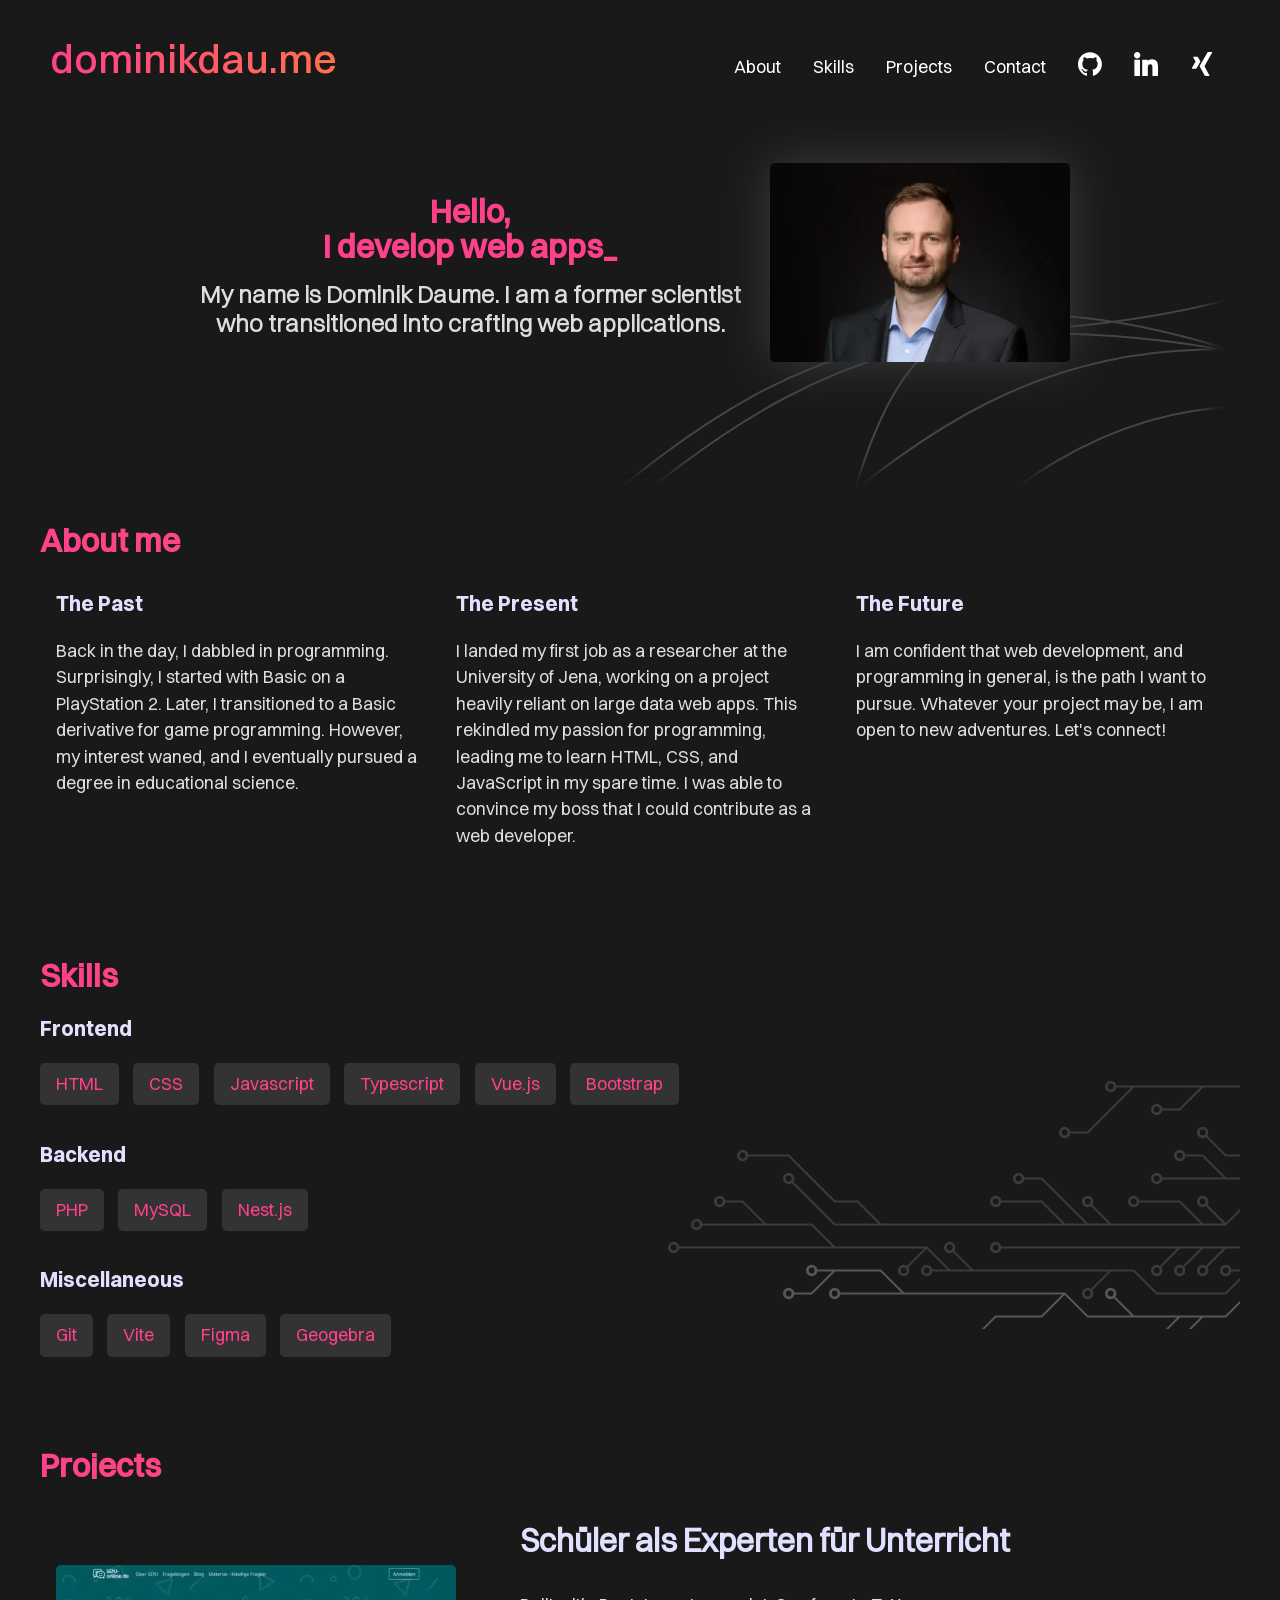
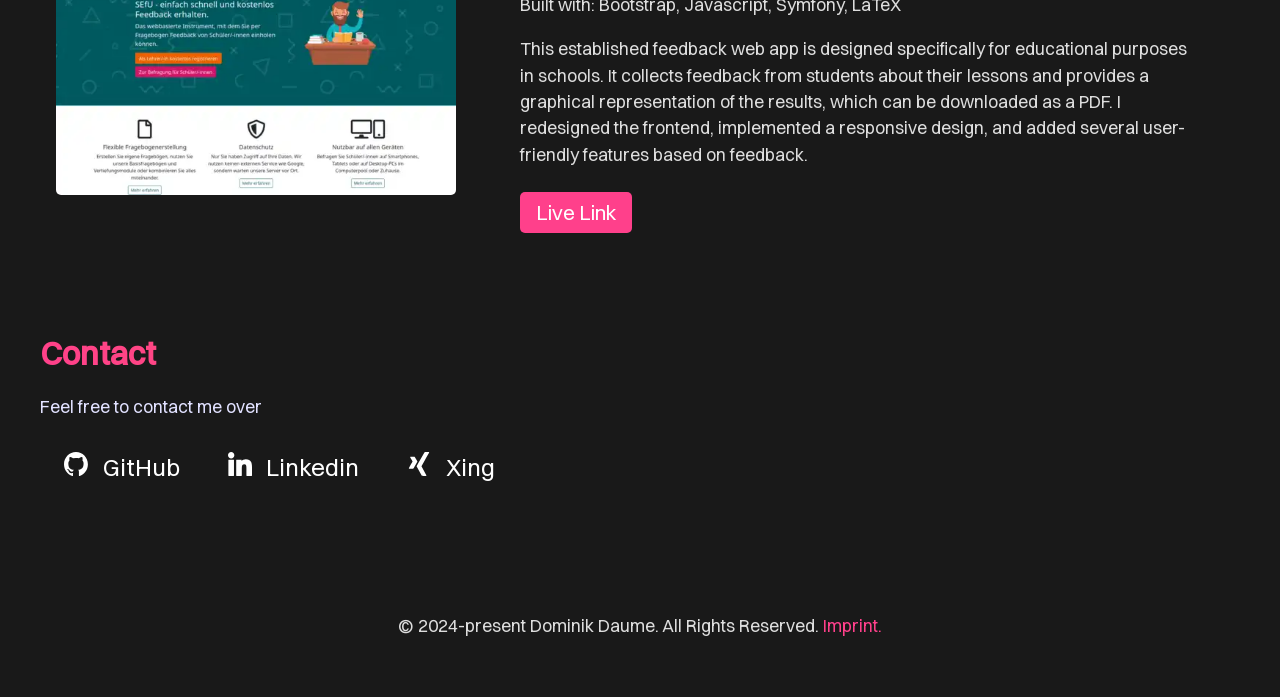
==== commit 5c92834c: "seo and responsiveness tweaks" ====
--- a/index.html
+++ b/index.html
@@ -3,18 +3,20 @@
 <head>
     <meta charset="UTF-8">
     <meta name="viewport" content="width=device-width, initial-scale=1.0">
-    <title>dominikdau.me - Webdevelopment</title>
+    <title>Dominik Daume - Web Developer Portfolio</title>
+    <meta name="description" content="<meta name="description" content="Explore my web development portfolio, showcasing projects in frontend, backend, and UI/UX design. Discover my skills, view past work, and let's discuss potential collaborations.">
+    <meta name="keywords" content="web development, frontend, backend, UI/UX design, portfolio, nestjs, vuejs, boostrap, erfurt, dominik daume">
+    <meta name="robots" content="index, follow">
     <link rel="stylesheet" href="css/switzer.css">
     <link rel="stylesheet" href="css/style.css">
     <link rel="stylesheet" href="css/queries.css">
-
 </head>
 <body>
     <div class="container">
         <header>
             <nav class="navbar">
                 <div class="navbar__left">
-                    <h1>dominikdau.me</h1>
+                    <div class="navbar__logo">dominikdau.me</div>
                 </div>
                 <div class="navbar__right">
                     <ul>
@@ -70,11 +72,13 @@
             </nav>
             <section id="hero">
                 <div class="hero__textbox">
-                    <h2 class="hero__heading">Hello,<br> I develop web apps<span class="cursor-blinker">_</span></h2>
-                    <p>My name is Dominik Daume. I am a former scientist who transitioned into crafting web applications.</p>
+                    <h1 class="hero__heading">
+                        <div>Hello,<br> I develop web apps<span class="cursor-blinker">_</span></div>
+                        <div>My name is Dominik Daume. I am a former scientist who transitioned into crafting web applications.</div>
+                    </h1>
                 </div>
                 <div class="hero__image">
-                    <img src="img/portrait.webp" alt="" >
+                    <img src="img/portrait.webp" alt="Portrait of me" >
                 </div>
             </section>
         </header>
@@ -125,7 +129,7 @@
                 <h2 class="section-heading">Projects</h2>
                 <div class="project">
                     <div class="project__image">
-                        <img src="img/projects_sefu.webp" alt="">
+                        <img src="img/projects_sefu.webp" alt="Picture of the landing page of the project">
                     </div>
                     <div class="project__textbox">
                         <h3>Schüler als Experten für Unterricht</h3>
@@ -144,13 +148,13 @@
                 <p>Feel free to contact me over</p>
                 <div class="contact__box">
                     <div>
-                        <a target="_blank" href="https://github.com/docoda"><img src="img/github.svg" alt=""> GitHub</a>
+                        <a target="_blank" href="https://github.com/docoda"><img src="img/github.svg" alt="Icon of GitHub"> GitHub</a>
                     </div>
                     <div>
-                        <a target="_blank" href="https://www.linkedin.com/in/dominik-daume-704b13243/"><img src="img/linkedin.svg" alt=""> Linkedin</a>
+                        <a target="_blank" href="https://www.linkedin.com/in/dominik-daume-704b13243/"><img src="img/linkedin.svg" alt="Icon of Linkedin"> Linkedin</a>
                     </div>
                     <div>
-                        <a target="_blank" href="https://www.xing.com/profile/Dominik_Daume2"><img src="img/xing.svg" alt=""> Xing</a>
+                        <a target="_blank" href="https://www.xing.com/profile/Dominik_Daume2"><img src="img/xing.svg" alt="Icon of Xing"> Xing</a>
                     </div>
                 </div>
             </section>
--- a/css/style.css
+++ b/css/style.css
@@ -33,8 +33,9 @@
     margin: 5rem 0;
 }
 
-h1 {
+.navbar__logo {
     font-size: 2.5rem;
+    font-family: Switzer-Medium;
     background: linear-gradient(to right, var(--primary-color), var(--secondary-color));
     -webkit-background-clip: text;
     -webkit-text-fill-color: transparent;
@@ -43,6 +44,7 @@
 }
 .section-heading {
     font-size: 2rem;
+    font-family: Switzer-Medium;
     background-image: -webkit-linear-gradient(60deg, var(--primary-color), var(--secondary-color));
     background-clip: text;
     color: transparent;
@@ -92,20 +94,25 @@
     justify-content: center;
 }
 
-.hero__textbox {
+.hero__heading {
+    text-align: center;
+}
+
+.hero__heading div:first-child {
+    font-size: 2.3rem;
+    line-height: 110%;
+    color: var(--primary-color);
+    font-family: Switzer-Medium;
+    font-size: 2rem;
+    margin-bottom: 1rem;
+}
+.hero__heading div:last-child {
+    margin-top: 1rem;
+    line-height: 120%;
     font-family: Switzer-Light;
     font-size: 1.5rem;
     color: var(--font-color-secondary);
-    text-align: center;
-    width: 45ch;
-}
-.hero__textbox .hero__heading {
-    font-size: 2.3rem;
-    font-family: Switzer-Medium;
-    line-height: 110%;
-    color: var(--primary-color);
-    font-size: 2rem;
-    margin-bottom: 1rem;
+    width: 40ch;
 }
 
 .hero__image img {
@@ -189,6 +196,7 @@
     padding: 1rem 3rem;
 }
 .project__textbox h3 {
+    font-family: Switzer-Regular;
     font-size: 2rem;
     margin-top: 0rem;
     line-height: 120%;
--- a/css/queries.css
+++ b/css/queries.css
@@ -8,6 +8,9 @@
     #hero {
         margin-top: 0.5rem;
         flex-direction: column;
+    }
+    .hero__heading div:last-child {
+        width: 100%;
     }
     .about-container {
         flex-direction: column;
@@ -55,7 +58,7 @@
         margin-bottom: 1rem;
     }
     .navbar__right ul {
-        margin: 0;
+        margin: 1rem 0 1rem 0;
         padding: 0;
     }
     .hero__textbox {
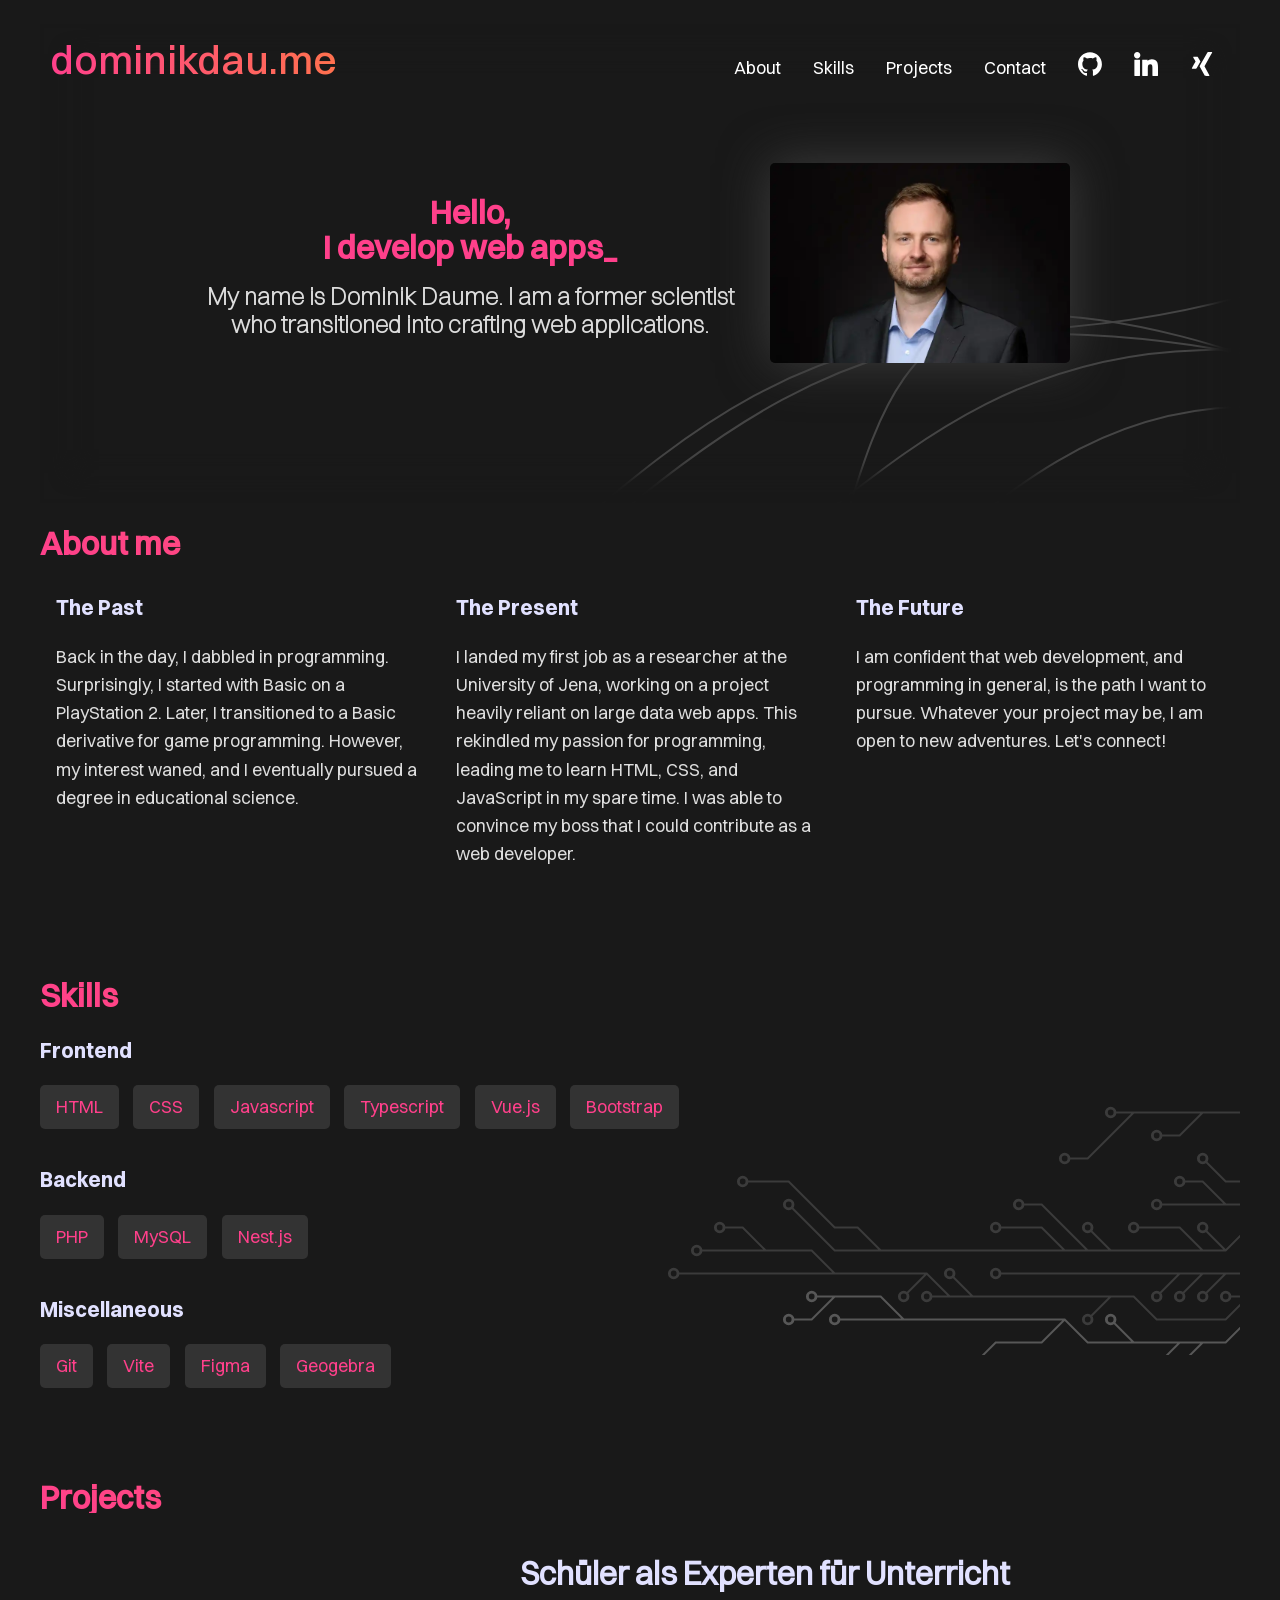
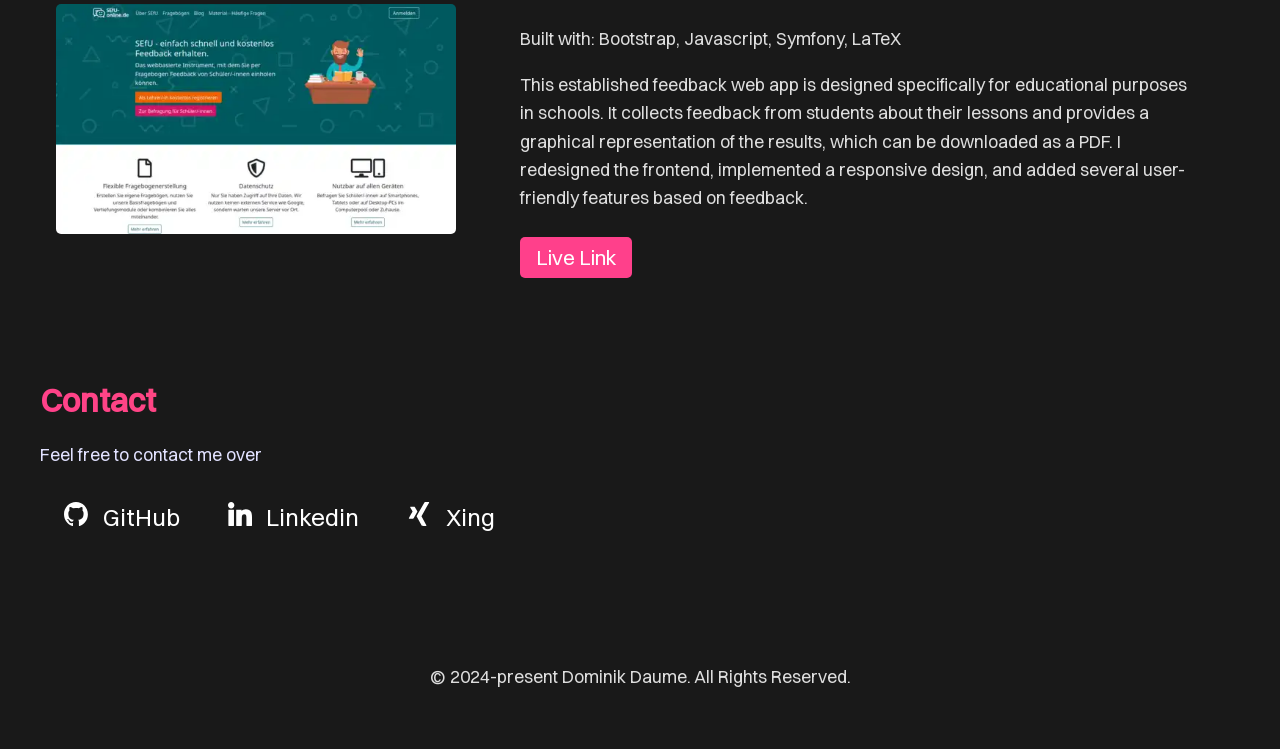
==== commit fcb00956: "first commit" ====
--- a/index.html
+++ b/index.html
@@ -160,7 +160,7 @@
             </section>
         </main>
         <footer>
-            <p>&copy; 2024-present Dominik Daume. All Rights Reserved. <a class="imprint-link" href="imprint.html">Imprint.</a></p>
+            <p>&copy; 2024-present Dominik Daume. All Rights Reserved.</p>
         </footer>
     </div>
 </body>
--- a/css/style.css
+++ b/css/style.css
@@ -10,7 +10,7 @@
 
 body {
     font-family: Switzer-Variable, Verdana, Arial, Helvetica, sans-serif;
-    line-height: 150%;
+    line-height: 160%;
     background-color: var(--bg-color);
     color: var(--font-color);
     font-size: 110%;
@@ -109,7 +109,7 @@
 .hero__heading div:last-child {
     margin-top: 1rem;
     line-height: 120%;
-    font-family: Switzer-Light;
+    font-family: Switzer-Extralight;
     font-size: 1.5rem;
     color: var(--font-color-secondary);
     width: 40ch;
